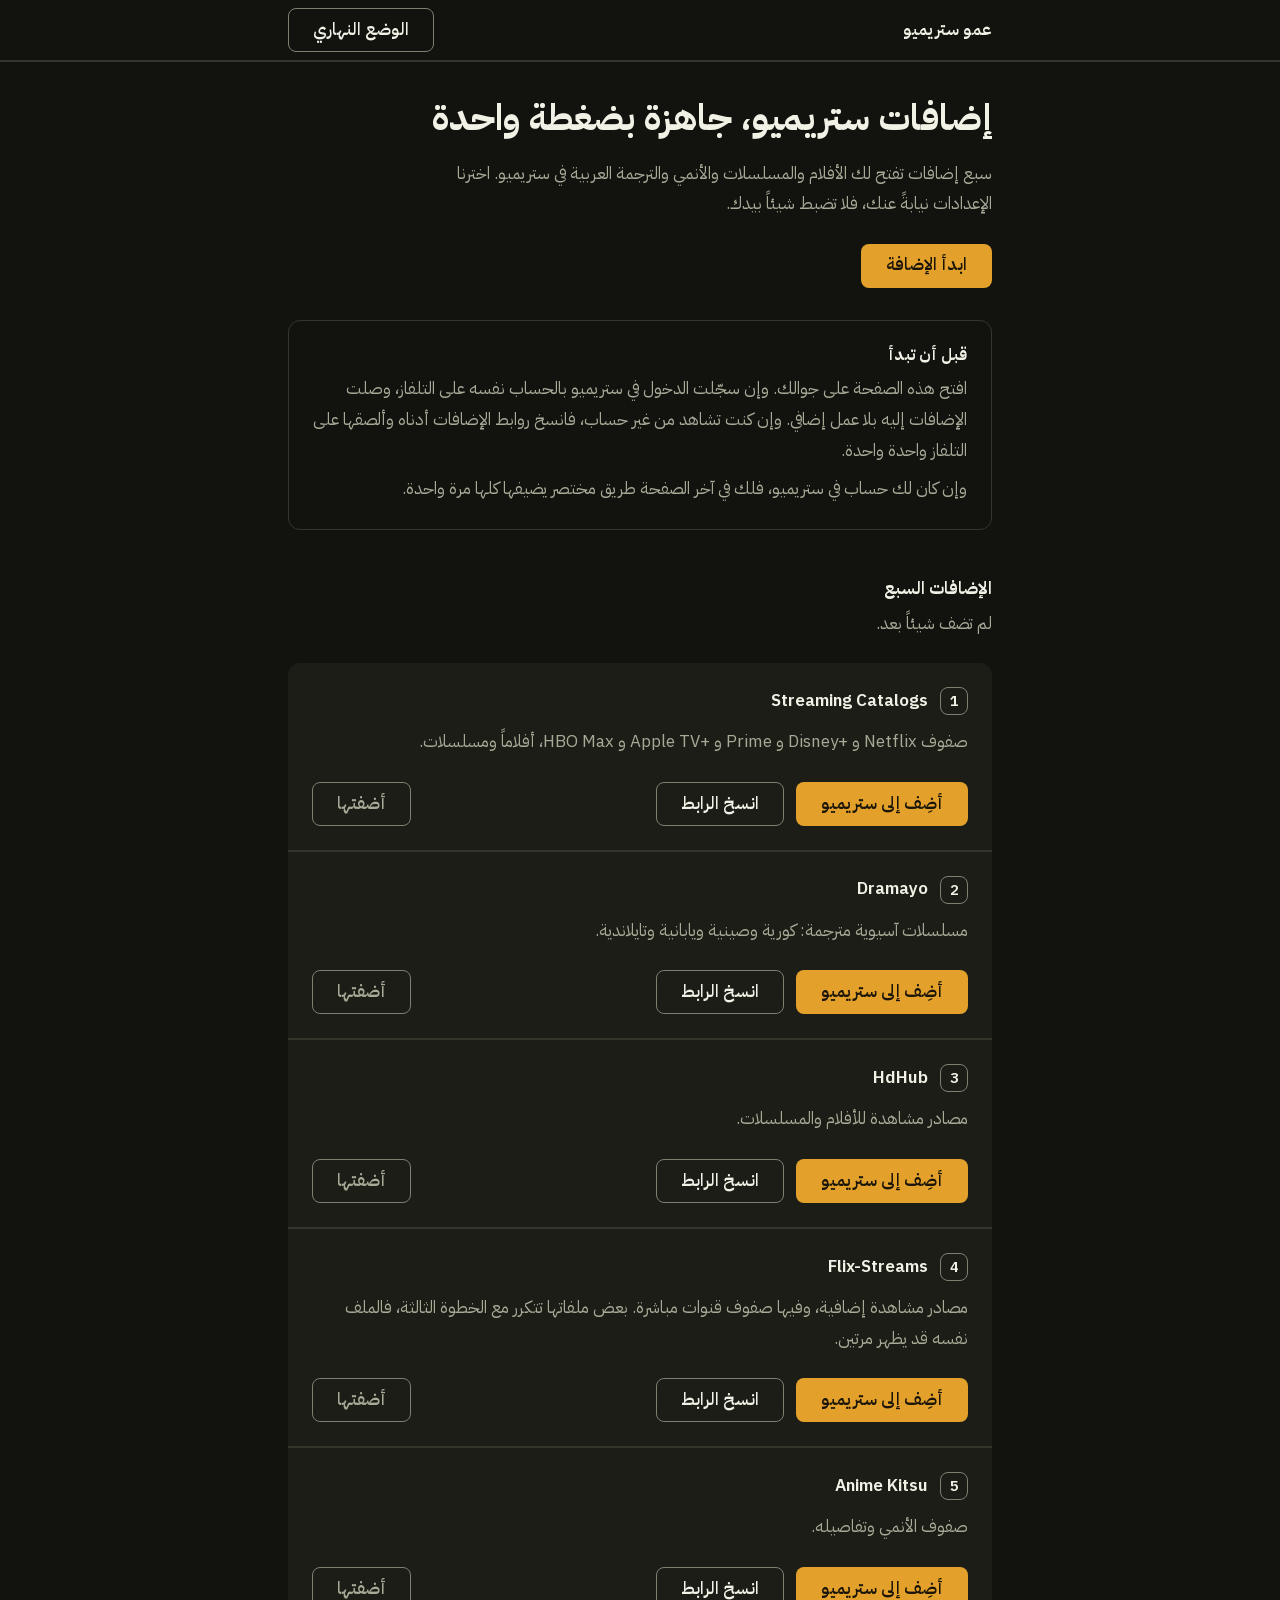
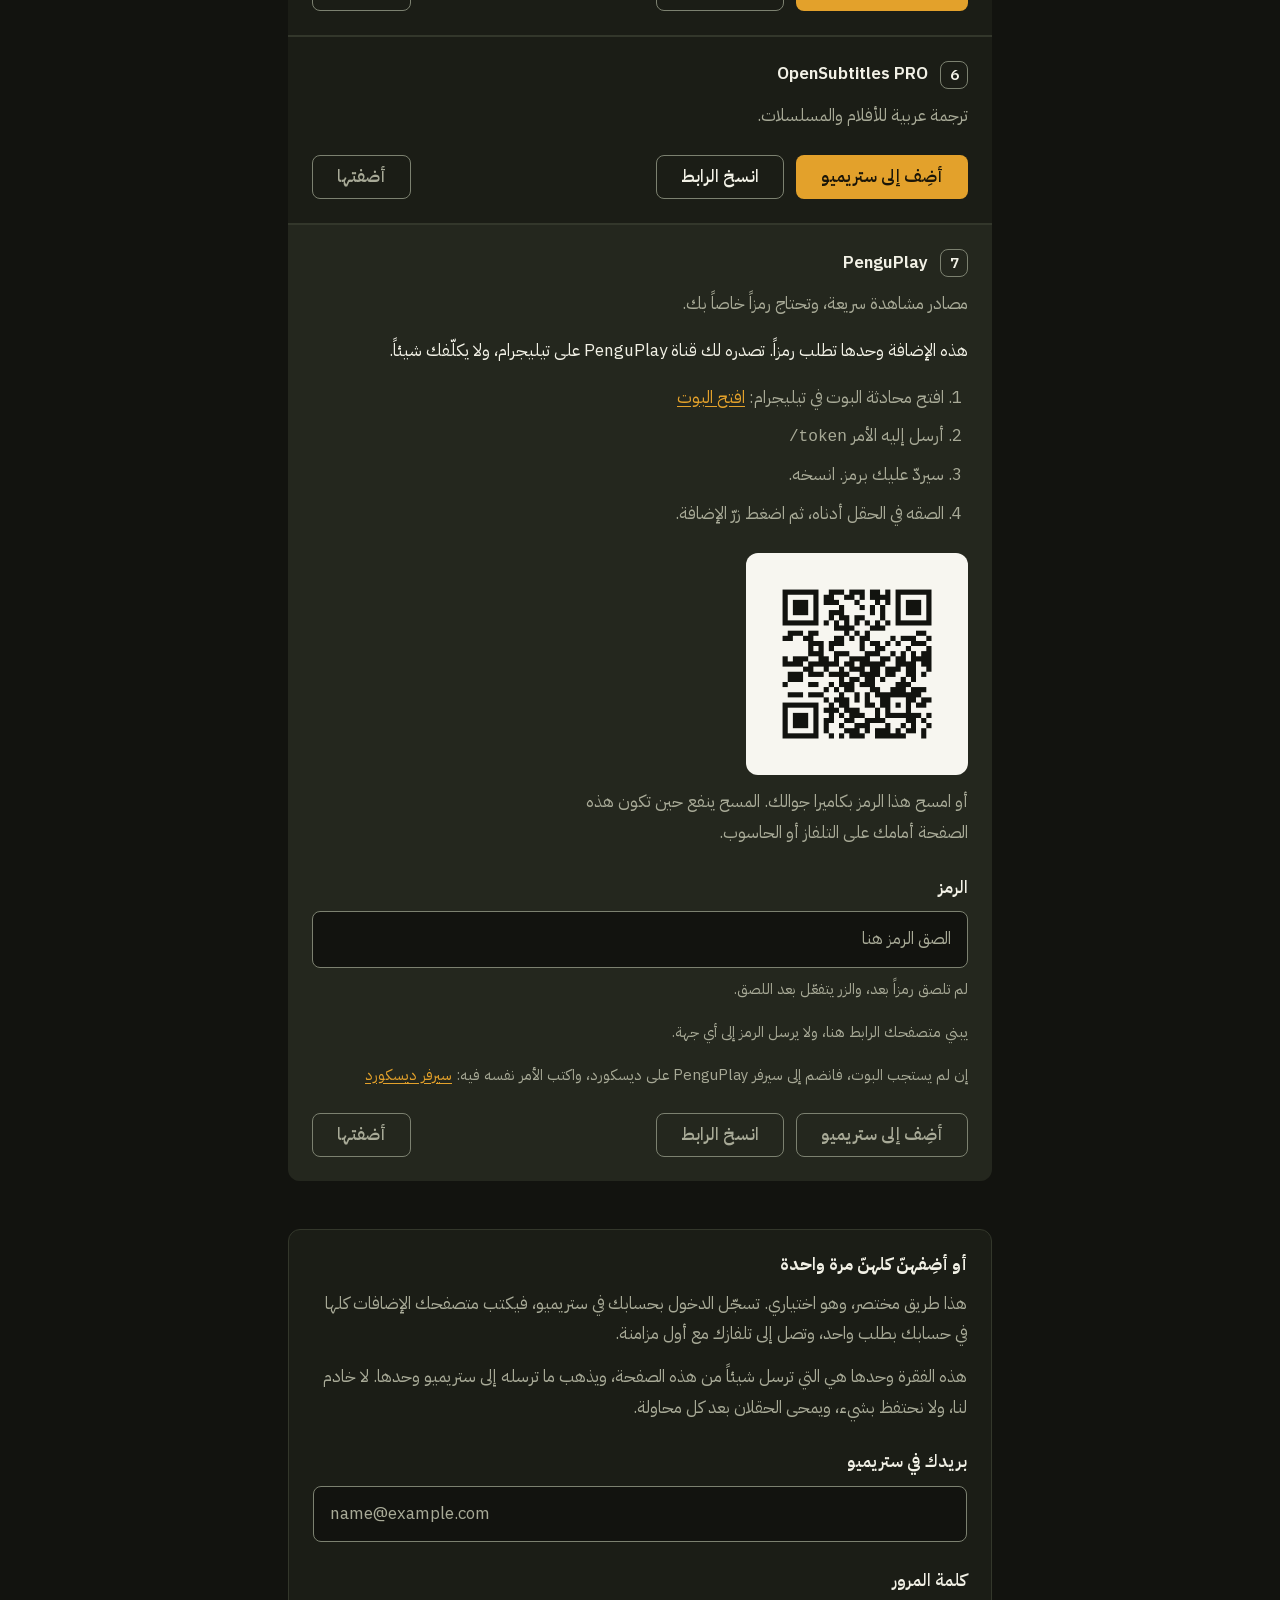
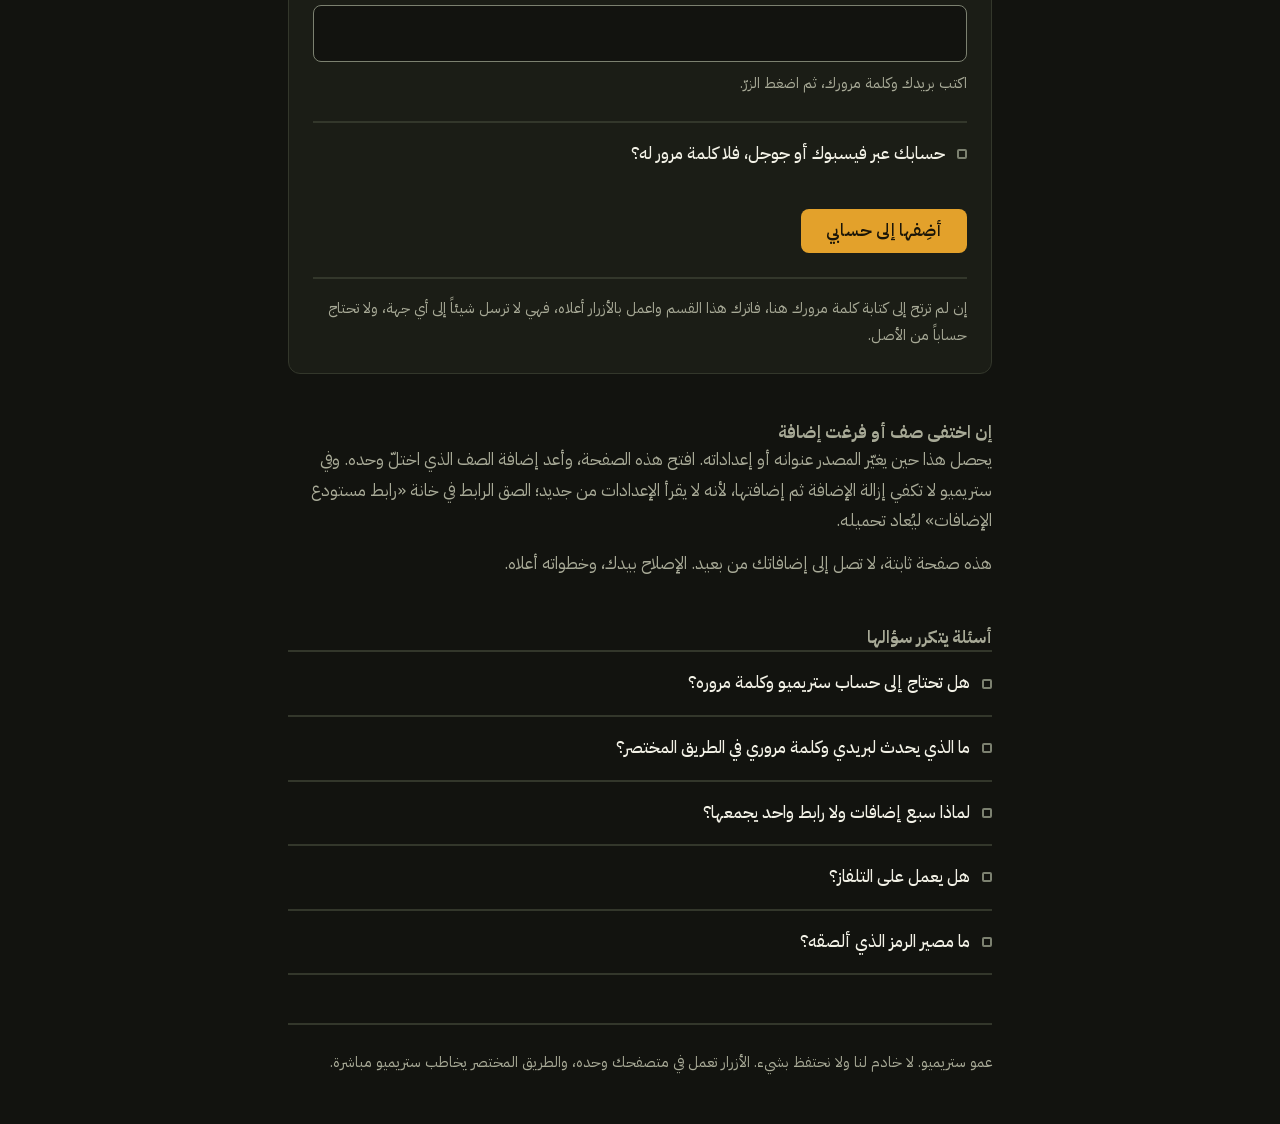
==== web/index.html @ 69393671 "Add an optional bulk install through the Stremio account The page could only add addons one at a tim" ====
<!DOCTYPE html>
<html lang="ar" dir="rtl" data-theme="dark">
<head>
<meta charset="utf-8">
<meta name="viewport" content="width=device-width, initial-scale=1">
<title>عمو ستريميو · إضافات ستريميو جاهزة بضغطة واحدة</title>
<meta name="description" content="سبع إضافات لستريميو بإعدادات مختارة سلفاً: أفلام ومسلسلات وأنمي وترجمة عربية. تُضاف بضغطة واحدة، أو كلها مرة واحدة إن كان لك حساب. بلا خادم.">
<meta name="color-scheme" content="dark light">
<meta name="theme-color" content="#12130F">
<link rel="icon" href="data:image/svg+xml,%3Csvg xmlns='http://www.w3.org/2000/svg' viewBox='0 0 32 32'%3E%3Crect width='32' height='32' rx='8' fill='%2312130F'/%3E%3Crect x='7' y='15' width='18' height='2' fill='%23E3A12B'/%3E%3C/svg%3E">
<link rel="preload" href="assets/fonts/plex-arabic-400.woff2" as="font" type="font/woff2" crossorigin>
<link rel="stylesheet" href="assets/fonts/plex.css">
<link rel="stylesheet" href="app.css">
<script>
/* Applied before first paint so a reader who chose the light theme never sees a dark flash. */
try {
  if (JSON.parse(localStorage.getItem("ammo.theme")) === "light") {
    document.documentElement.dataset.theme = "light";
  }
} catch (error) {}
</script>
<script src="app.js" defer></script>
</head>
<body>

<header class="masthead">
  <div class="masthead-inner">
    <span class="wordmark">عمو ستريميو</span>
    <button class="btn btn-quiet" id="theme" type="button" aria-pressed="false">الوضع النهاري</button>
  </div>
  <div class="track" role="presentation">
    <span class="track-fill" id="track-fill"></span>
  </div>
</header>

<main>

  <section class="hero">
    <h1>إضافات ستريميو، جاهزة بضغطة واحدة</h1>
    <p>
      سبع إضافات تفتح لك الأفلام والمسلسلات والأنمي والترجمة العربية في ستريميو. اخترنا الإعدادات
      نيابةً عنك، فلا تضبط شيئاً بيدك.
    </p>
    <button class="btn btn-primary" id="start" type="button">ابدأ الإضافة</button>
  </section>

  <section class="before">
    <h2>قبل أن تبدأ</h2>
    <p>
      افتح هذه الصفحة على جوالك. وإن سجّلت الدخول في ستريميو بالحساب نفسه على التلفاز، وصلت
      الإضافات إليه بلا عمل إضافي. وإن كنت تشاهد من غير حساب، فانسخ روابط الإضافات أدناه
      وألصقها على التلفاز واحدة واحدة.
    </p>
    <p>
      وإن كان لك حساب في ستريميو، فلك في آخر الصفحة طريق مختصر يضيفها كلها مرة واحدة.
    </p>
  </section>

  <section>
    <h2 class="section-head" id="steps-heading" tabindex="-1">الإضافات السبع</h2>
    <p class="progress" id="progress" aria-live="polite">لم تضف شيئاً بعد.</p>
    <ol class="steps" id="steps"></ol>
    <noscript>
      <p>
        الصفحة تبني روابط الإضافة في متصفحك، فتحتاج إلى جافاسكربت. ويمكنك في كل حال لصق هذه
        الروابط في خانة «رابط مستودع الإضافات» داخل ستريميو:
      </p>
      <p dir="ltr">
        https://7a82163c306e-stremio-netflix-catalog-addon.baby-beamup.club/manifest.json<br>
        https://anime-kitsu.strem.fun/manifest.json
      </p>
      <p>أما <bdi dir="ltr">PenguPlay</bdi> فيحتاج رمزاً، ولا يعمل من دون جافاسكربت.</p>
    </noscript>
  </section>

  <section class="bulk" id="bulk">
    <h2 class="section-head" id="bulk-heading" tabindex="-1">أو أضِفهنّ كلهنّ مرة واحدة</h2>
    <p>
      هذا طريق مختصر، وهو اختياري. تسجّل الدخول بحسابك في ستريميو، فيكتب متصفحك الإضافات كلها في
      حسابك بطلب واحد، وتصل إلى تلفازك مع أول مزامنة.
    </p>
    <p class="bulk-warn">
      هذه الفقرة وحدها هي التي ترسل شيئاً من هذه الصفحة، ويذهب ما ترسله إلى ستريميو وحدها. لا خادم
      لنا، ولا نحتفظ بشيء، ويمحى الحقلان بعد كل محاولة.
    </p>

    <form class="bulk-form" id="bulk-form" novalidate>
      <div class="field">
        <label for="bulk-email">بريدك في ستريميو</label>
        <input id="bulk-email" name="email" type="email" dir="ltr" inputmode="email"
               autocomplete="email" autocapitalize="off" spellcheck="false"
               placeholder="name@example.com">
      </div>
      <div class="field">
        <label for="bulk-password">كلمة المرور</label>
        <input id="bulk-password" name="password" type="password" dir="ltr"
               autocomplete="off" spellcheck="false">
      </div>
      <p class="hint" data-bulk-hint>اكتب بريدك وكلمة مرورك، ثم اضغط الزرّ.</p>

      <details class="bulk-alt">
        <summary>حسابك عبر فيسبوك أو جوجل، فلا كلمة مرور له؟</summary>
        <p>
          هذان الحسابان لا يدخلان بكلمة مرور. افتح ستريميو، وابحث في إعدادات حسابك عن مفتاح الدخول
          (Auth Key)، وانسخه والصقه هنا، لنستعمله بدل البريد وكلمة المرور.
        </p>
        <div class="field">
          <label for="bulk-key">مفتاح الدخول</label>
          <input id="bulk-key" name="authKey" type="password" dir="ltr"
                 autocomplete="off" spellcheck="false" placeholder="الصق المفتاح هنا">
        </div>
      </details>

      <div class="bulk-actions">
        <button class="btn btn-primary" type="submit" id="bulk-run">أضِفها إلى حسابي</button>
      </div>
    </form>

    <p class="bulk-status" id="bulk-status" role="status" aria-live="polite"></p>
    <ul class="bulk-result" id="bulk-result" hidden></ul>

    <p class="privacy">
      إن لم ترتح إلى كتابة كلمة مرورك هنا، فاترك هذا القسم واعمل بالأزرار أعلاه، فهي لا ترسل شيئاً
      إلى أي جهة، ولا تحتاج حساباً من الأصل.
    </p>
  </section>

  <section class="recovery">
    <h2 class="section-head">إن اختفى صف أو فرغت إضافة</h2>
    <p>
      يحصل هذا حين يغيّر المصدر عنوانه أو إعداداته. افتح هذه الصفحة، وأعد إضافة الصف الذي اختلّ
      وحده. وفي ستريميو لا تكفي إزالة الإضافة ثم إضافتها، لأنه لا يقرأ الإعدادات من جديد؛ الصق
      الرابط في خانة «رابط مستودع الإضافات» ليُعاد تحميله.
    </p>
    <p>هذه صفحة ثابتة، لا تصل إلى إضافاتك من بعيد. الإصلاح بيدك، وخطواته أعلاه.</p>
  </section>

  <section class="faq">
    <h2 class="section-head">أسئلة يتكرر سؤالها</h2>

    <details>
      <summary>هل تحتاج إلى حساب ستريميو وكلمة مروره؟</summary>
      <p class="answer">
        في الأزرار أعلاه لا. تُضاف الإضافات من جهازك مباشرة، فلا نطلبك حساباً ولا كلمة مرور. وإن
        استعملت الطريق المختصر فأنت من يسجّل الدخول، ولا يمرّ شيء من عندنا لأن الصفحة بلا خادم.
      </p>
    </details>

    <details>
      <summary>ما الذي يحدث لبريدي وكلمة مروري في الطريق المختصر؟</summary>
      <p class="answer">
        يقرأهما متصفحك، ويرسلهما في طلب واحد إلى <bdi dir="ltr">api.strem.io</bdi>، وهو خادم
        ستريميو نفسه. لا يمرّان على خادم لنا، فلا خادم لنا أصلاً، ولا نحفظهما في جهازك، ويمحى
        الحقلان بعد كل محاولة.
      </p>
    </details>

    <details>
      <summary>لماذا سبع إضافات ولا رابط واحد يجمعها؟</summary>
      <p class="answer">
        لأن رابطاً واحداً يجمعها يحتاج خادماً يعمل على مدار الساعة، ولا نريد أن نقف بينك وبين
        المصادر، فبقيت سبعاً. وإن أردت جمعها كلها، فذلك ممكن بلا خادم: تسجّل الدخول في القسم
        السابق مرة واحدة.
      </p>
    </details>

    <details>
      <summary>هل يعمل على التلفاز؟</summary>
      <p class="answer">
        نعم. وإن سجّلت الدخول بالحساب نفسه في الجوال والتلفاز، أضفت الإضافات مرة واحدة على الجوال
        فوصلت إليه. وإن لم تسجّل، نسختَ كل رابط وألصقته على التلفاز.
      </p>
    </details>

    <details>
      <summary>ما مصير الرمز الذي ألصقه؟</summary>
      <p class="answer">يدخل في الرابط الذي تضيفه إلى ستريميو، ويبقى في جهازك.</p>
    </details>
  </section>

  <footer>
    <p>
      عمو ستريميو. لا خادم لنا ولا نحتفظ بشيء. الأزرار تعمل في متصفحك وحده، والطريق المختصر
      يخاطب ستريميو مباشرة.
    </p>
  </footer>

</main>

</body>
</html>
---- web/assets/fonts/plex.css ----
/* Generated by tools/make-fonts.py. Edit the tool, not this file. */

@font-face {
  font-family: 'IBM Plex Sans Arabic';
  font-style: normal;
  font-weight: 400;
  font-display: swap;
  src: url('plex-arabic-400.woff2') format('woff2');
}

@font-face {
  font-family: 'IBM Plex Sans Arabic';
  font-style: normal;
  font-weight: 500;
  font-display: swap;
  src: url('plex-arabic-500.woff2') format('woff2');
}

@font-face {
  font-family: 'IBM Plex Sans Arabic';
  font-style: normal;
  font-weight: 600;
  font-display: swap;
  src: url('plex-arabic-600.woff2') format('woff2');
}

@font-face {
  font-family: 'IBM Plex Sans Arabic';
  font-style: normal;
  font-weight: 700;
  font-display: swap;
  src: url('plex-arabic-700.woff2') format('woff2');
}
---- web/app.css ----
/*
  عمو ستريميو. Tokens are ported from docs/DESIGN.md section 6, and any pair not
  listed there under "Verified pairs" has to be measured before it is used.

  The single repeated gesture is the 2px line: it cuts the steps apart and doubles as
  the progress track under the masthead, with the accent marking how far along the
  reader is.
*/

:root {
  --bg: #12130f;
  --surface: #1b1d16;
  --surface-2: #24271e;
  --text: #f2f1e6;
  --muted: #a8aa97;
  --line: #33372b;
  --line-control: #7c8170;
  --accent: #e3a12b;
  --accent-ink: #1a1508;
  --accent-readable: var(--accent);
  --field-bg: var(--bg);

  --r-control: 8px;
  --r-card: 12px;

  --s1: 4px;
  --s2: 8px;
  --s3: 12px;
  --s4: 16px;
  --s5: 24px;
  --s6: 32px;
  --s7: 48px;

  --measure: 44rem;
  --gutter: var(--s4);
  --bar: 62px;

  --font: "IBM Plex Sans Arabic", system-ui, "Segoe UI", Tahoma, sans-serif;

  color-scheme: dark;
}

[data-theme="light"] {
  --bg: #f7f6f0;
  --surface: #ffffff;
  --surface-2: #efede3;
  --text: #17190f;
  --muted: #5a5d4c;
  --line: #ccc9b6;
  --accent-readable: #8a5a00;
  --field-bg: var(--bg);

  color-scheme: light;
}

*,
*::before,
*::after {
  box-sizing: border-box;
}

html {
  scroll-behavior: smooth;
}

body {
  margin: 0;
  background: var(--bg);
  color: var(--text);
  font-family: var(--font);
  font-size: clamp(1rem, 0.95rem + 0.3vw, 1.0625rem);
  line-height: 1.8;
  -webkit-text-size-adjust: 100%;
}

h1,
h2,
h3 {
  margin: 0;
  line-height: 1.35;
  font-weight: 700;
}

p {
  margin: 0;
}

a {
  color: var(--accent-readable);
  text-underline-offset: 3px;
}

:focus-visible {
  outline: 2px solid var(--accent-readable);
  outline-offset: 2px;
  border-radius: var(--s1);
}

code {
  font-family: ui-monospace, "Cascadia Mono", Menlo, monospace;
  font-size: 0.95em;
}

.visually-hidden {
  position: absolute;
  width: 1px;
  height: 1px;
  margin: -1px;
  padding: 0;
  overflow: hidden;
  clip-path: inset(50%);
  white-space: nowrap;
}

/* Masthead and progress track ------------------------------------------- */

.masthead {
  position: sticky;
  inset-block-start: 0;
  z-index: 2;
  background: var(--bg);
}

.masthead-inner {
  display: flex;
  align-items: center;
  justify-content: space-between;
  gap: var(--s4);
  width: min(100% - 2 * var(--gutter), var(--measure));
  margin-inline: auto;
  padding-block: var(--s2);
}

.wordmark {
  font-weight: 600;
  font-size: 1.0625rem;
  letter-spacing: 0;
}

.track {
  height: 2px;
  background: var(--line);
}

.track-fill {
  display: block;
  height: 100%;
  width: 0;
  background: var(--accent);
  transition: width 220ms ease;
}

/* Page ---------------------------------------------------------------- */

main {
  width: min(100% - 2 * var(--gutter), var(--measure));
  margin-inline: auto;
  padding-block: var(--s6) var(--s7);
}

section {
  scroll-margin-block-start: calc(var(--bar) + var(--s5));
}

section + section {
  margin-block-start: var(--s7);
}

.hero h1 {
  font-size: clamp(1.5rem, 1.1rem + 3vw, 2.25rem);
  text-wrap: balance;
}

.hero p {
  margin-block-start: var(--s4);
  color: var(--muted);
  max-inline-size: 34rem;
}

.hero .btn {
  margin-block-start: var(--s5);
}

.before {
  margin-block-start: var(--s6);
  padding: var(--s5);
  border: 1px solid var(--line);
  border-radius: var(--r-card);
  color: var(--muted);
}

.before h2 {
  font-size: 1rem;
  color: var(--text);
}

.before p {
  margin-block-start: var(--s2);
}

.section-head {
  font-size: 1.0625rem;
  text-transform: none;
}

.progress {
  margin-block-start: var(--s2);
  color: var(--muted);
  font-variant-numeric: tabular-nums;
}

/* Steps --------------------------------------------------------------- */

ol.steps {
  margin: var(--s5) 0 0;
  padding: 0;
  list-style: none;
  background: var(--surface);
  border-radius: var(--r-card);
  overflow: hidden;
}

.step {
  padding: var(--s5);
}

.step + .step {
  border-block-start: 2px solid var(--line);
}

.step-head {
  display: flex;
  align-items: center;
  gap: var(--s3);
}

.step-num {
  flex: none;
  display: grid;
  place-items: center;
  inline-size: 28px;
  block-size: 28px;
  border: 1px solid var(--line-control);
  border-radius: var(--r-control);
  font-weight: 600;
  font-size: 0.9375rem;
  font-variant-numeric: tabular-nums;
}

.step.is-done .step-num {
  background: var(--accent);
  border-color: var(--accent);
  color: var(--accent-ink);
}

.step-name {
  font-size: 1.0625rem;
  font-weight: 600;
}

.step-gives {
  margin-block-start: var(--s3);
  color: var(--muted);
}

.step-actions {
  display: flex;
  flex-wrap: wrap;
  gap: var(--s3);
  margin-block-start: var(--s5);
}

/* The token step breaks the rhythm on purpose: it is the only card that asks
   the reader for anything. */
.step.is-token {
  background: var(--surface-2);
}

.step-fallback:not(:empty) {
  margin-block-start: var(--s4);
}

.pending {
  color: var(--muted);
}

.copy-target {
  inline-size: 100%;
  margin-block-start: var(--s3);
  padding: var(--s3);
  background: var(--field-bg);
  border: 1px solid var(--line-control);
  border-radius: var(--r-control);
  color: var(--text);
  font: inherit;
  font-size: 0.9375rem;
}

/* Controls ------------------------------------------------------------ */

.btn {
  display: inline-flex;
  align-items: center;
  justify-content: center;
  min-block-size: 44px;
  padding-inline: var(--s5);
  border-radius: var(--r-control);
  border: 1px solid transparent;
  background: transparent;
  color: inherit;
  font: inherit;
  font-weight: 600;
  text-decoration: none;
  cursor: pointer;
}

.btn-primary {
  background: var(--accent);
  color: var(--accent-ink);
}

.btn-quiet {
  border-color: var(--line-control);
}

.btn-mark {
  border-color: var(--line-control);
  color: var(--muted);
  margin-inline-start: auto;
}

.btn-mark[aria-pressed="true"] {
  border-color: var(--accent-readable);
  color: var(--accent-readable);
}

.btn.is-disabled,
.btn:disabled {
  border-color: var(--line-control);
  color: var(--muted);
  cursor: not-allowed;
}

.btn-primary.is-disabled {
  background: transparent;
  color: var(--muted);
}

/* Token step ---------------------------------------------------------- */

.token-intro {
  margin-block-start: var(--s4);
}

ol.mini {
  margin: var(--s4) 0 0;
  padding-inline-start: var(--s5);
  color: var(--muted);
}

ol.mini li + li {
  margin-block-start: var(--s2);
}

.qr {
  margin: var(--s5) 0 0;
  inline-size: fit-content;
}

.qr img {
  display: block;
  inline-size: 222px;
  block-size: auto;
  background: #f7f6f0;
  padding: var(--s4);
  border-radius: var(--r-card);
}

.qr figcaption {
  margin-block-start: var(--s3);
  color: var(--muted);
  max-inline-size: 26rem;
}

.field {
  margin-block-start: var(--s5);
}

.field label {
  display: block;
  font-weight: 600;
}

.field input {
  inline-size: 100%;
  margin-block-start: var(--s2);
  padding: var(--s3) var(--s4);
  background: var(--field-bg);
  border: 1px solid var(--line-control);
  border-radius: var(--r-control);
  color: var(--text);
  font: inherit;
}

.field input::placeholder {
  color: var(--muted);
  opacity: 1;
}

.hint {
  margin-block-start: var(--s2);
  color: var(--muted);
  font-size: 0.9375rem;
}

.hint.is-warning {
  color: var(--text);
}

.privacy,
.fallback-line {
  margin-block-start: var(--s4);
  color: var(--muted);
  font-size: 0.9375rem;
}

/* Bulk path ------------------------------------------------------------ */

/*
  The one card that asks for credentials, so it wears the same raised surface as the
  token step, and it does not look like a system dialog.
*/
.bulk {
  padding: var(--s5);
  background: var(--surface);
  border: 1px solid var(--line);
  border-radius: var(--r-card);
}

.bulk .section-head {
  margin-block-end: var(--s3);
}

.bulk > p {
  color: var(--muted);
}

.bulk > p + p {
  margin-block-start: var(--s3);
}

.bulk-warn {
  color: var(--text);
}

.bulk-form {
  margin-block-start: var(--s5);
}

.bulk-form .field:first-of-type {
  margin-block-start: 0;
}

.bulk-alt {
  margin-block-start: var(--s5);
  border-block-start: 2px solid var(--line);
}

.bulk-alt summary {
  display: flex;
  align-items: center;
  gap: var(--s3);
  padding-block: var(--s4);
  cursor: pointer;
  font-weight: 500;
}

.bulk-alt summary::-webkit-details-marker {
  display: none;
}

.bulk-alt summary::before {
  content: "";
  flex: none;
  inline-size: 10px;
  block-size: 10px;
  border: 2px solid var(--line-control);
  border-radius: 2px;
}

.bulk-alt[open] summary::before {
  background: var(--accent);
  border-color: var(--accent);
}

.bulk-alt p {
  color: var(--muted);
  font-size: 0.9375rem;
}

.bulk-alt .field {
  margin-block-start: var(--s4);
}

.bulk-actions {
  margin-block-start: var(--s5);
}

.bulk-status {
  margin-block-start: var(--s5);
  color: var(--text);
}

.bulk-status:empty {
  margin-block-start: 0;
}

.bulk-result {
  margin: var(--s3) 0 0;
  padding-inline-start: var(--s5);
  color: var(--muted);
  font-size: 0.9375rem;
}

.bulk-result li + li {
  margin-block-start: var(--s2);
}

.bulk .privacy {
  margin-block-start: var(--s5);
  padding-block-start: var(--s4);
  border-block-start: 2px solid var(--line);
}

/* Recovery and FAQ ---------------------------------------------------- */

.recovery p + p {
  margin-block-start: var(--s3);
}

.recovery,
.faq {
  color: var(--muted);
}

.faq details {
  border-block-start: 2px solid var(--line);
}

.faq details:last-child {
  border-block-end: 2px solid var(--line);
}

.faq summary {
  display: flex;
  align-items: center;
  gap: var(--s3);
  padding-block: var(--s4);
  cursor: pointer;
  color: var(--text);
  font-weight: 500;
}

.faq summary::before {
  content: "";
  flex: none;
  inline-size: 10px;
  block-size: 10px;
  border: 2px solid var(--line-control);
  border-radius: 2px;
}

.faq details[open] summary::before {
  background: var(--accent);
  border-color: var(--accent);
}

.faq summary::-webkit-details-marker {
  display: none;
}

.faq .answer {
  padding-block-end: var(--s4);
}

footer {
  margin-block-start: var(--s7);
  padding-block-start: var(--s5);
  border-block-start: 2px solid var(--line);
  color: var(--muted);
  font-size: 0.9375rem;
}

@media (prefers-reduced-motion: reduce) {
  html {
    scroll-behavior: auto;
  }

  .track-fill {
    transition: none;
  }
}

@media (max-width: 30rem) {
  :root {
    --gutter: var(--s3);
    --s5: 16px;
    --s7: 32px;
  }

  .step-actions .btn,
  .bulk-actions .btn {
    inline-size: 100%;
  }

  .btn-mark {
    margin-inline-start: 0;
  }
}
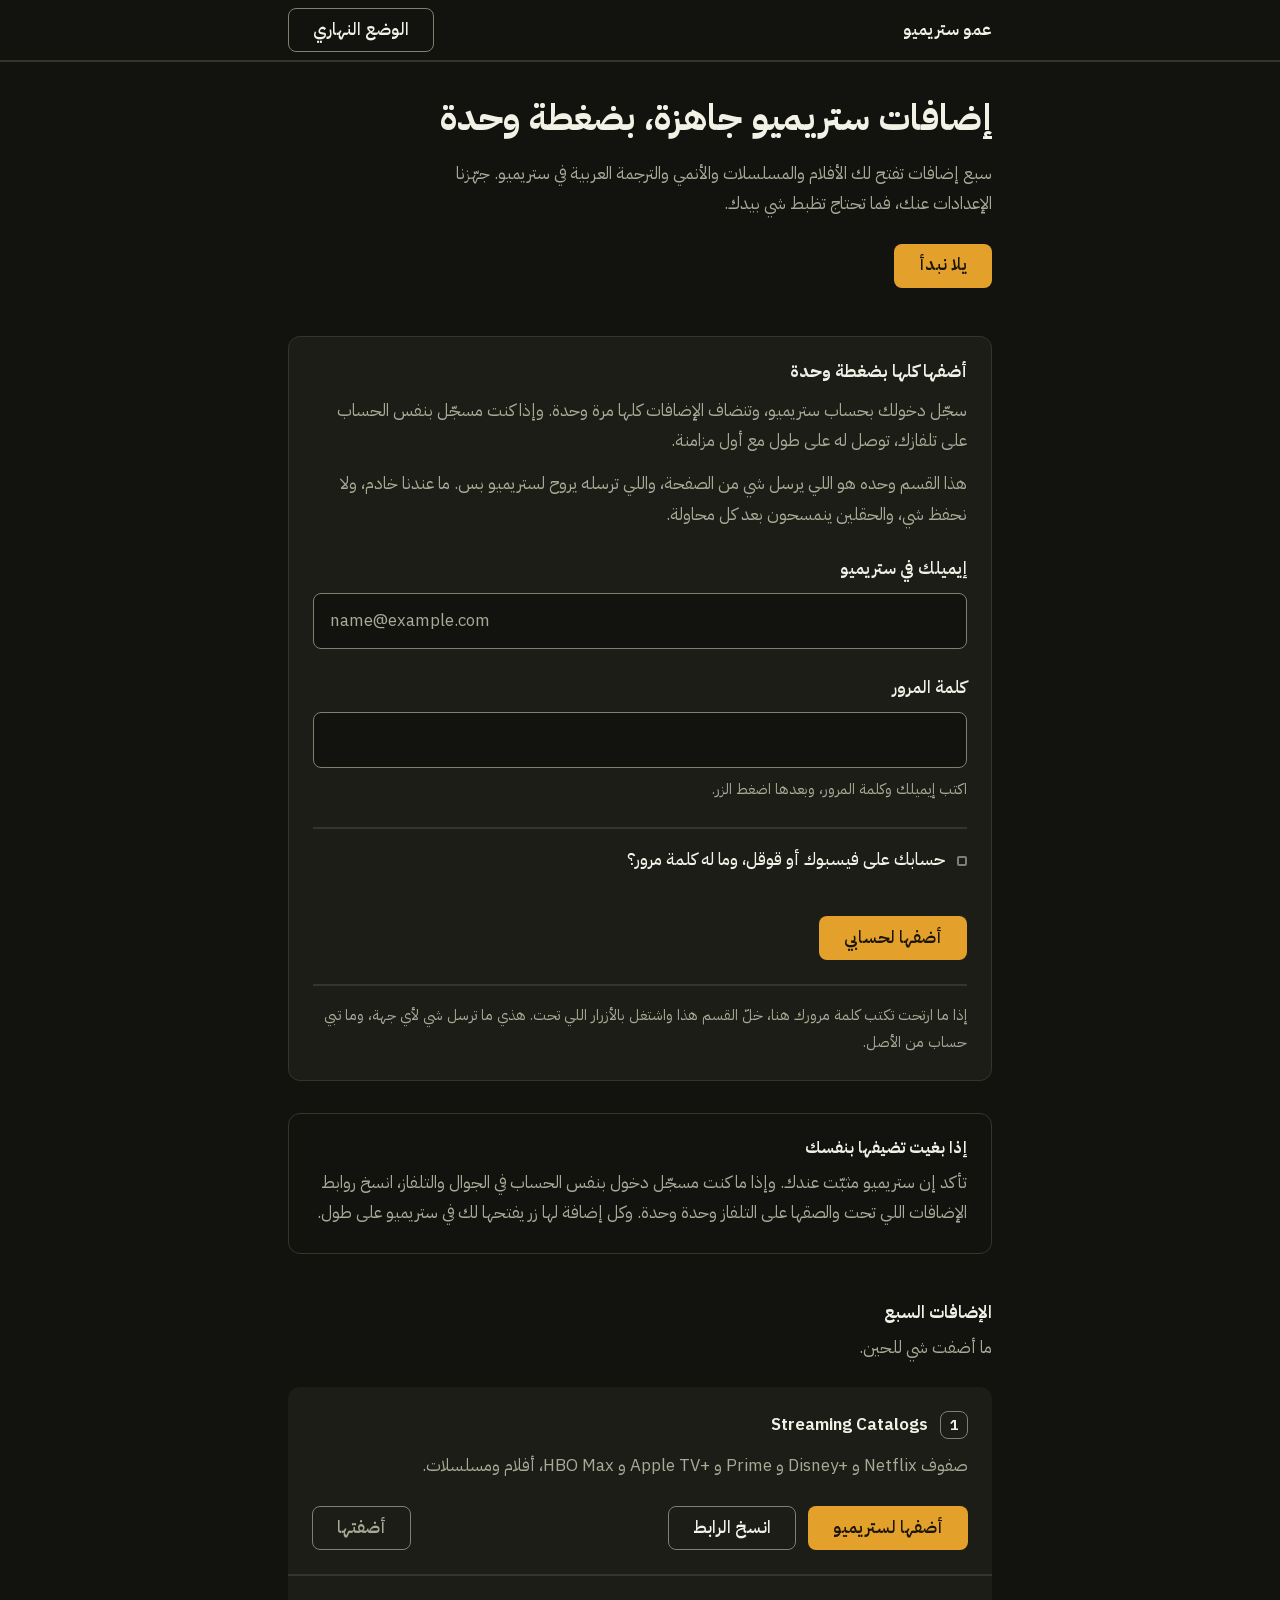
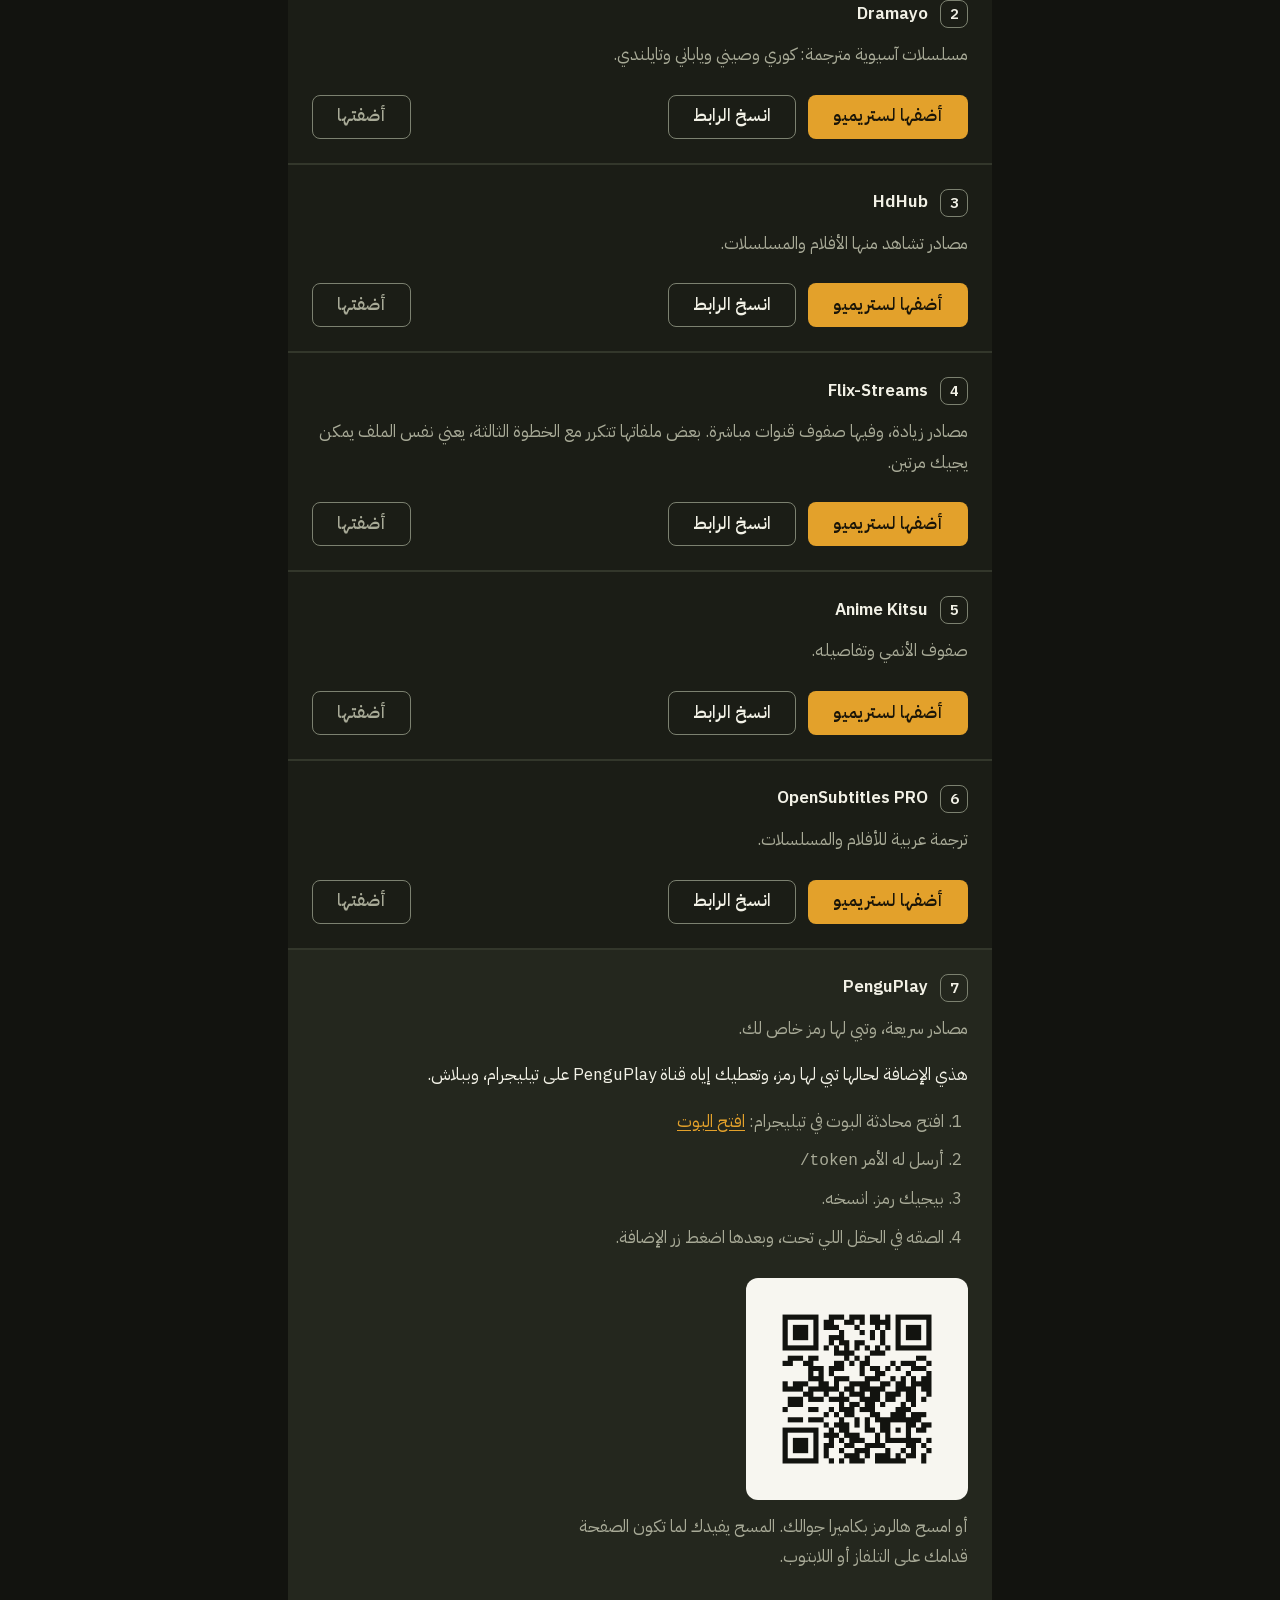
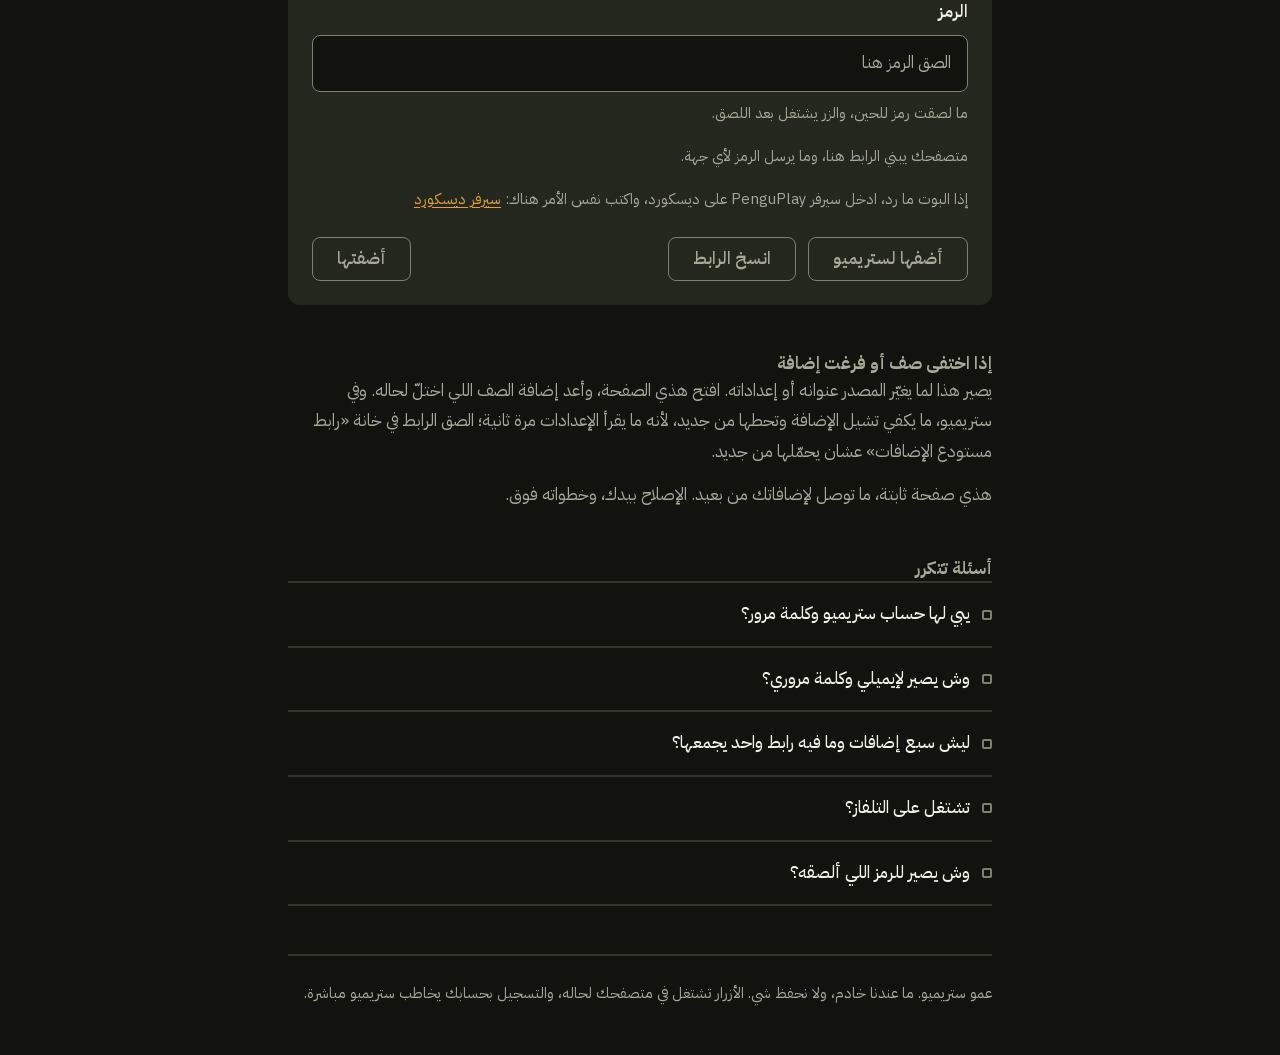
==== commit 501f2bc2: "Ship the copy in Saudi dialect and lead with the sign-in path The owner asked for the site written i" ====
--- a/web/index.html
+++ b/web/index.html
@@ -3,8 +3,8 @@
 <head>
 <meta charset="utf-8">
 <meta name="viewport" content="width=device-width, initial-scale=1">
-<title>عمو ستريميو · إضافات ستريميو جاهزة بضغطة واحدة</title>
-<meta name="description" content="سبع إضافات لستريميو بإعدادات مختارة سلفاً: أفلام ومسلسلات وأنمي وترجمة عربية. تُضاف بضغطة واحدة، أو كلها مرة واحدة إن كان لك حساب. بلا خادم.">
+<title>عمو ستريميو · إضافات ستريميو جاهزة بضغطة وحدة</title>
+<meta name="description" content="سبع إضافات لستريميو بإعدادات جاهزة من عندنا: أفلام ومسلسلات وأنمي وترجمة عربية. سجّل دخولك وتنضاف كلها بضغطة وحدة، أو ضيفها وحدة وحدة بدون حساب.">
 <meta name="color-scheme" content="dark light">
 <meta name="theme-color" content="#12130F">
 <link rel="icon" href="data:image/svg+xml,%3Csvg xmlns='http://www.w3.org/2000/svg' viewBox='0 0 32 32'%3E%3Crect width='32' height='32' rx='8' fill='%2312130F'/%3E%3Crect x='7' y='15' width='18' height='2' fill='%23E3A12B'/%3E%3C/svg%3E">
@@ -36,57 +36,28 @@
 <main>
 
   <section class="hero">
-    <h1>إضافات ستريميو، جاهزة بضغطة واحدة</h1>
+    <h1>إضافات ستريميو جاهزة، بضغطة وحدة</h1>
     <p>
-      سبع إضافات تفتح لك الأفلام والمسلسلات والأنمي والترجمة العربية في ستريميو. اخترنا الإعدادات
-      نيابةً عنك، فلا تضبط شيئاً بيدك.
+      سبع إضافات تفتح لك الأفلام والمسلسلات والأنمي والترجمة العربية في ستريميو. جهّزنا الإعدادات
+      عنك، فما تحتاج تظبط شي بيدك.
     </p>
-    <button class="btn btn-primary" id="start" type="button">ابدأ الإضافة</button>
-  </section>
-
-  <section class="before">
-    <h2>قبل أن تبدأ</h2>
-    <p>
-      افتح هذه الصفحة على جوالك. وإن سجّلت الدخول في ستريميو بالحساب نفسه على التلفاز، وصلت
-      الإضافات إليه بلا عمل إضافي. وإن كنت تشاهد من غير حساب، فانسخ روابط الإضافات أدناه
-      وألصقها على التلفاز واحدة واحدة.
-    </p>
-    <p>
-      وإن كان لك حساب في ستريميو، فلك في آخر الصفحة طريق مختصر يضيفها كلها مرة واحدة.
-    </p>
-  </section>
-
-  <section>
-    <h2 class="section-head" id="steps-heading" tabindex="-1">الإضافات السبع</h2>
-    <p class="progress" id="progress" aria-live="polite">لم تضف شيئاً بعد.</p>
-    <ol class="steps" id="steps"></ol>
-    <noscript>
-      <p>
-        الصفحة تبني روابط الإضافة في متصفحك، فتحتاج إلى جافاسكربت. ويمكنك في كل حال لصق هذه
-        الروابط في خانة «رابط مستودع الإضافات» داخل ستريميو:
-      </p>
-      <p dir="ltr">
-        https://7a82163c306e-stremio-netflix-catalog-addon.baby-beamup.club/manifest.json<br>
-        https://anime-kitsu.strem.fun/manifest.json
-      </p>
-      <p>أما <bdi dir="ltr">PenguPlay</bdi> فيحتاج رمزاً، ولا يعمل من دون جافاسكربت.</p>
-    </noscript>
+    <button class="btn btn-primary" id="start" type="button">يلا نبدأ</button>
   </section>
 
   <section class="bulk" id="bulk">
-    <h2 class="section-head" id="bulk-heading" tabindex="-1">أو أضِفهنّ كلهنّ مرة واحدة</h2>
+    <h2 class="section-head" id="bulk-heading" tabindex="-1">أضفها كلها بضغطة وحدة</h2>
     <p>
-      هذا طريق مختصر، وهو اختياري. تسجّل الدخول بحسابك في ستريميو، فيكتب متصفحك الإضافات كلها في
-      حسابك بطلب واحد، وتصل إلى تلفازك مع أول مزامنة.
+      سجّل دخولك بحساب ستريميو، وتنضاف الإضافات كلها مرة وحدة. وإذا كنت مسجّل بنفس الحساب على
+      تلفازك، توصل له على طول مع أول مزامنة.
     </p>
     <p class="bulk-warn">
-      هذه الفقرة وحدها هي التي ترسل شيئاً من هذه الصفحة، ويذهب ما ترسله إلى ستريميو وحدها. لا خادم
-      لنا، ولا نحتفظ بشيء، ويمحى الحقلان بعد كل محاولة.
+      هذا القسم وحده هو اللي يرسل شي من الصفحة، واللي ترسله يروح لستريميو بس. ما عندنا خادم، ولا
+      نحفظ شي، والحقلين ينمسحون بعد كل محاولة.
     </p>
 
     <form class="bulk-form" id="bulk-form" novalidate>
       <div class="field">
-        <label for="bulk-email">بريدك في ستريميو</label>
+        <label for="bulk-email">إيميلك في ستريميو</label>
         <input id="bulk-email" name="email" type="email" dir="ltr" inputmode="email"
                autocomplete="email" autocapitalize="off" spellcheck="false"
                placeholder="name@example.com">
@@ -96,13 +67,13 @@
         <input id="bulk-password" name="password" type="password" dir="ltr"
                autocomplete="off" spellcheck="false">
       </div>
-      <p class="hint" data-bulk-hint>اكتب بريدك وكلمة مرورك، ثم اضغط الزرّ.</p>
+      <p class="hint" data-bulk-hint>اكتب إيميلك وكلمة المرور، وبعدها اضغط الزر.</p>
 
       <details class="bulk-alt">
-        <summary>حسابك عبر فيسبوك أو جوجل، فلا كلمة مرور له؟</summary>
+        <summary>حسابك على فيسبوك أو قوقل، وما له كلمة مرور؟</summary>
         <p>
-          هذان الحسابان لا يدخلان بكلمة مرور. افتح ستريميو، وابحث في إعدادات حسابك عن مفتاح الدخول
-          (Auth Key)، وانسخه والصقه هنا، لنستعمله بدل البريد وكلمة المرور.
+          هالحسابين ما يدخلون بكلمة مرور. افتح ستريميو، ودوّر في إعدادات حسابك على مفتاح الدخول
+          (Auth Key)، وانسخه والصقه هنا، وبنستعمله بدل الإيميل وكلمة المرور.
         </p>
         <div class="field">
           <label for="bulk-key">مفتاح الدخول</label>
@@ -112,7 +83,7 @@
       </details>
 
       <div class="bulk-actions">
-        <button class="btn btn-primary" type="submit" id="bulk-run">أضِفها إلى حسابي</button>
+        <button class="btn btn-primary" type="submit" id="bulk-run">أضفها لحسابي</button>
       </div>
     </form>
 
@@ -120,67 +91,92 @@
     <ul class="bulk-result" id="bulk-result" hidden></ul>
 
     <p class="privacy">
-      إن لم ترتح إلى كتابة كلمة مرورك هنا، فاترك هذا القسم واعمل بالأزرار أعلاه، فهي لا ترسل شيئاً
-      إلى أي جهة، ولا تحتاج حساباً من الأصل.
+      إذا ما ارتحت تكتب كلمة مرورك هنا، خلّ القسم هذا واشتغل بالأزرار اللي تحت. هذي ما ترسل شي
+      لأي جهة، وما تبي حساب من الأصل.
     </p>
   </section>
 
+  <section class="before">
+    <h2>إذا بغيت تضيفها بنفسك</h2>
+    <p>
+      تأكد إن ستريميو مثبّت عندك. وإذا ما كنت مسجّل دخول بنفس الحساب في الجوال والتلفاز، انسخ روابط
+      الإضافات اللي تحت والصقها على التلفاز وحدة وحدة. وكل إضافة لها زر يفتحها لك في ستريميو على طول.
+    </p>
+  </section>
+
+  <section>
+    <h2 class="section-head" id="steps-heading" tabindex="-1">الإضافات السبع</h2>
+    <p class="progress" id="progress" aria-live="polite">ما أضفت شي للحين.</p>
+    <ol class="steps" id="steps"></ol>
+    <noscript>
+      <p>
+        الصفحة تبني روابط الإضافة في متصفحك، فتبي لها جافاسكربت. وعلى كل حال تقدر تلصق هالروابط في
+        خانة «رابط مستودع الإضافات» داخل ستريميو:
+      </p>
+      <p dir="ltr">
+        https://7a82163c306e-stremio-netflix-catalog-addon.baby-beamup.club/manifest.json<br>
+        https://anime-kitsu.strem.fun/manifest.json
+      </p>
+      <p>أما <bdi dir="ltr">PenguPlay</bdi> فيبي له رمز، وما يشتغل بدون جافاسكربت.</p>
+    </noscript>
+  </section>
+
   <section class="recovery">
-    <h2 class="section-head">إن اختفى صف أو فرغت إضافة</h2>
+    <h2 class="section-head">إذا اختفى صف أو فرغت إضافة</h2>
     <p>
-      يحصل هذا حين يغيّر المصدر عنوانه أو إعداداته. افتح هذه الصفحة، وأعد إضافة الصف الذي اختلّ
-      وحده. وفي ستريميو لا تكفي إزالة الإضافة ثم إضافتها، لأنه لا يقرأ الإعدادات من جديد؛ الصق
-      الرابط في خانة «رابط مستودع الإضافات» ليُعاد تحميله.
+      يصير هذا لما يغيّر المصدر عنوانه أو إعداداته. افتح هذي الصفحة، وأعد إضافة الصف اللي اختلّ
+      لحاله. وفي ستريميو، ما يكفي تشيل الإضافة وتحطها من جديد، لأنه ما يقرأ الإعدادات مرة ثانية؛
+      الصق الرابط في خانة «رابط مستودع الإضافات» عشان يحمّلها من جديد.
     </p>
-    <p>هذه صفحة ثابتة، لا تصل إلى إضافاتك من بعيد. الإصلاح بيدك، وخطواته أعلاه.</p>
+    <p>هذي صفحة ثابتة، ما توصل لإضافاتك من بعيد. الإصلاح بيدك، وخطواته فوق.</p>
   </section>
 
   <section class="faq">
-    <h2 class="section-head">أسئلة يتكرر سؤالها</h2>
+    <h2 class="section-head">أسئلة تتكرر</h2>
 
     <details>
-      <summary>هل تحتاج إلى حساب ستريميو وكلمة مروره؟</summary>
+      <summary>يبي لها حساب ستريميو وكلمة مرور؟</summary>
       <p class="answer">
-        في الأزرار أعلاه لا. تُضاف الإضافات من جهازك مباشرة، فلا نطلبك حساباً ولا كلمة مرور. وإن
-        استعملت الطريق المختصر فأنت من يسجّل الدخول، ولا يمرّ شيء من عندنا لأن الصفحة بلا خادم.
+        تسجيلك بحسابك أسرع طريقة، وتنضاف بها كلها مرة وحدة. وإذا ما تبغى تكتب حسابك، الأزرار اللي
+        تحت تضيفها بدون حساب، وما ترسل شي لأي جهة. وفي الحالتين ما يمر شي من عندنا، لأن الصفحة ما
+        عندها خادم.
       </p>
     </details>
 
     <details>
-      <summary>ما الذي يحدث لبريدي وكلمة مروري في الطريق المختصر؟</summary>
+      <summary>وش يصير لإيميلي وكلمة مروري؟</summary>
       <p class="answer">
-        يقرأهما متصفحك، ويرسلهما في طلب واحد إلى <bdi dir="ltr">api.strem.io</bdi>، وهو خادم
-        ستريميو نفسه. لا يمرّان على خادم لنا، فلا خادم لنا أصلاً، ولا نحفظهما في جهازك، ويمحى
-        الحقلان بعد كل محاولة.
+        يقراهم متصفحك، ويرسلهم في طلب واحد إلى <bdi dir="ltr">api.strem.io</bdi>، وهو خادم ستريميو
+        نفسه. ما يمرون على خادم عندنا، لأننا ما عندنا خادم من الأصل، ولا نحفظهم في جهازك، والحقلين
+        ينمسحون بعد كل محاولة.
       </p>
     </details>
 
     <details>
-      <summary>لماذا سبع إضافات ولا رابط واحد يجمعها؟</summary>
+      <summary>ليش سبع إضافات وما فيه رابط واحد يجمعها؟</summary>
       <p class="answer">
-        لأن رابطاً واحداً يجمعها يحتاج خادماً يعمل على مدار الساعة، ولا نريد أن نقف بينك وبين
-        المصادر، فبقيت سبعاً. وإن أردت جمعها كلها، فذلك ممكن بلا خادم: تسجّل الدخول في القسم
-        السابق مرة واحدة.
+        لأن رابط واحد يجمعها يبي له خادم شغّال على مدار الساعة، وحنا ما نبغى نقف بينك وبين المصادر.
+        ولو تبغى تجمعها كلها، تقدر بدون خادم: سجّل دخولك من فوق مرة وحدة.
       </p>
     </details>
 
     <details>
-      <summary>هل يعمل على التلفاز؟</summary>
+      <summary>تشتغل على التلفاز؟</summary>
       <p class="answer">
-        نعم. وإن سجّلت الدخول بالحساب نفسه في الجوال والتلفاز، أضفت الإضافات مرة واحدة على الجوال
-        فوصلت إليه. وإن لم تسجّل، نسختَ كل رابط وألصقته على التلفاز.
+        إيه. وإذا سجّلت دخولك بنفس الحساب في الجوال والتلفاز، أضفتها مرة وحدة من الجوال ووصلت له.
+        وإذا ما سجّلت، تنسخ كل رابط وتلصقه على التلفاز.
       </p>
     </details>
 
     <details>
-      <summary>ما مصير الرمز الذي ألصقه؟</summary>
-      <p class="answer">يدخل في الرابط الذي تضيفه إلى ستريميو، ويبقى في جهازك.</p>
+      <summary>وش يصير للرمز اللي ألصقه؟</summary>
+      <p class="answer">يدخل في الرابط اللي تضيفه لستريميو، ويظل في جهازك.</p>
     </details>
   </section>
 
   <footer>
     <p>
-      عمو ستريميو. لا خادم لنا ولا نحتفظ بشيء. الأزرار تعمل في متصفحك وحده، والطريق المختصر
+      عمو ستريميو. ما عندنا خادم، ولا نحفظ شي. الأزرار تشتغل في متصفحك لحاله، والتسجيل بحسابك
       يخاطب ستريميو مباشرة.
     </p>
   </footer>
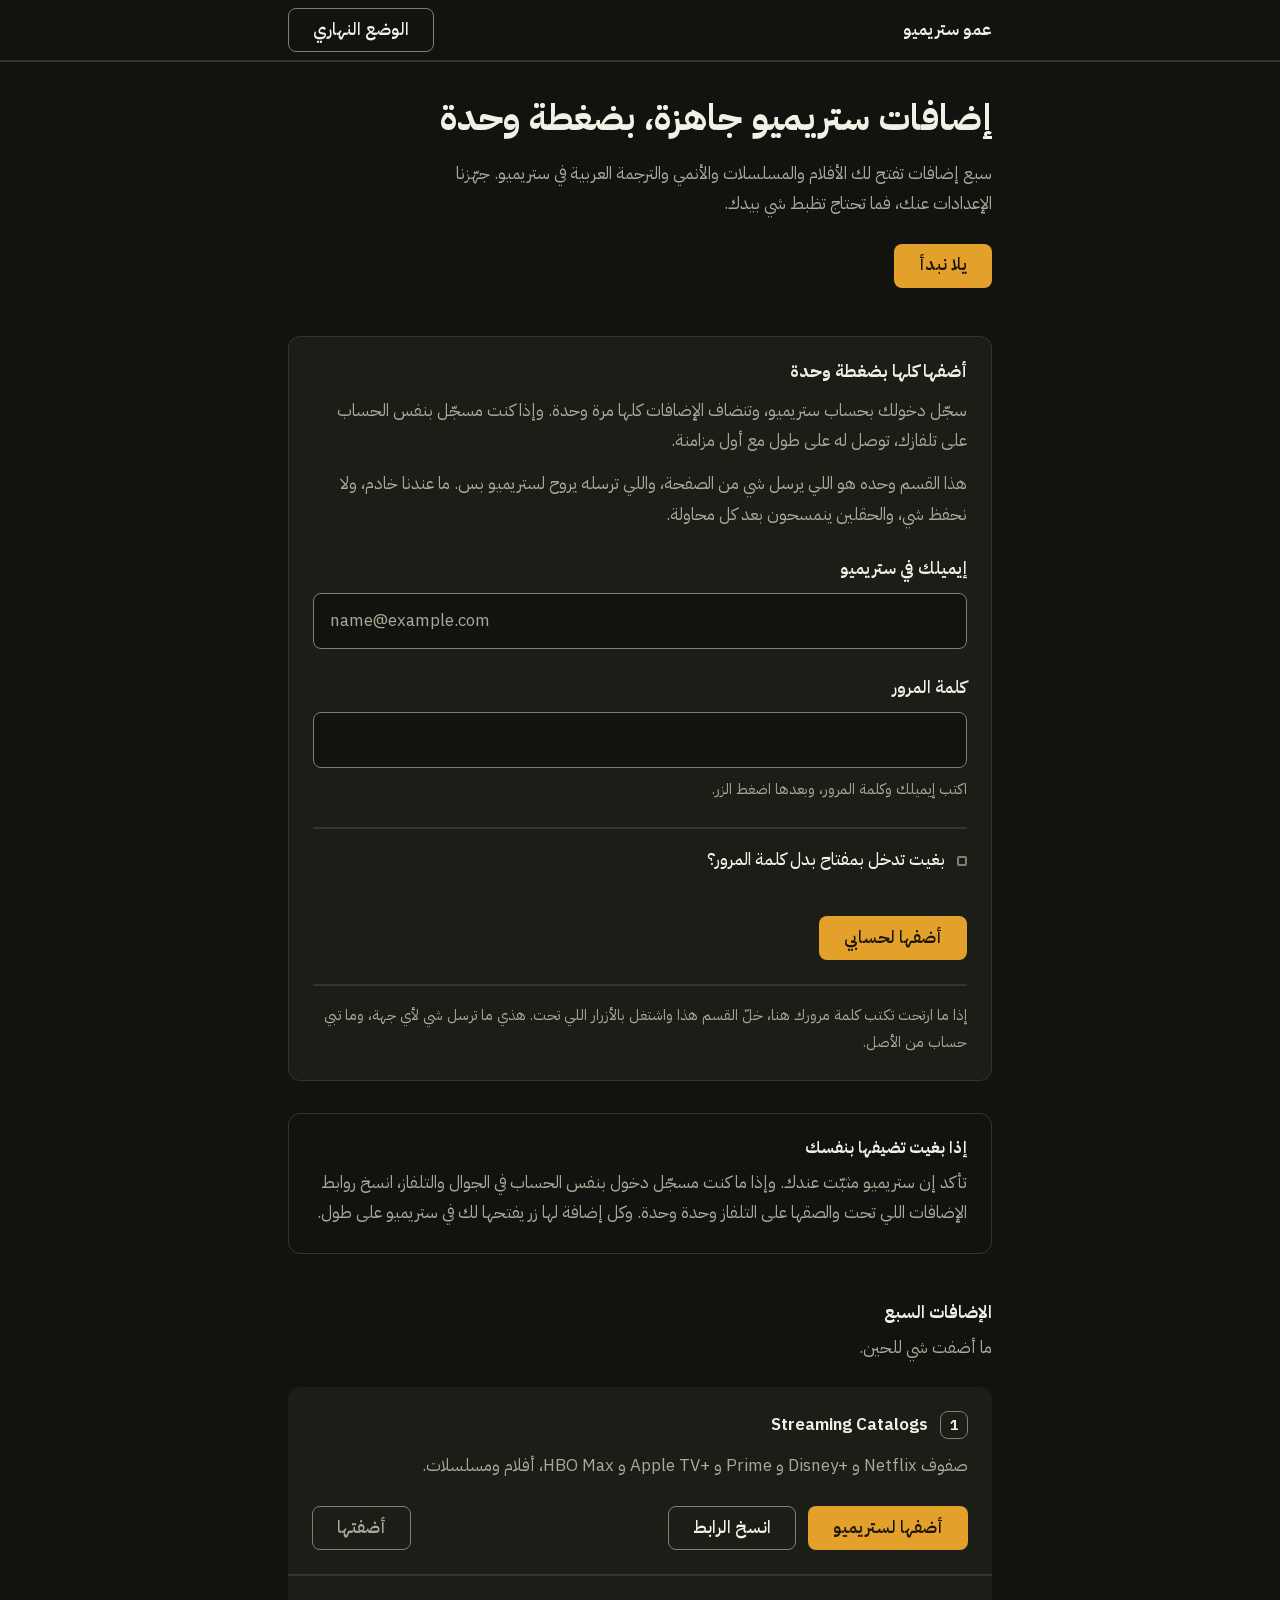
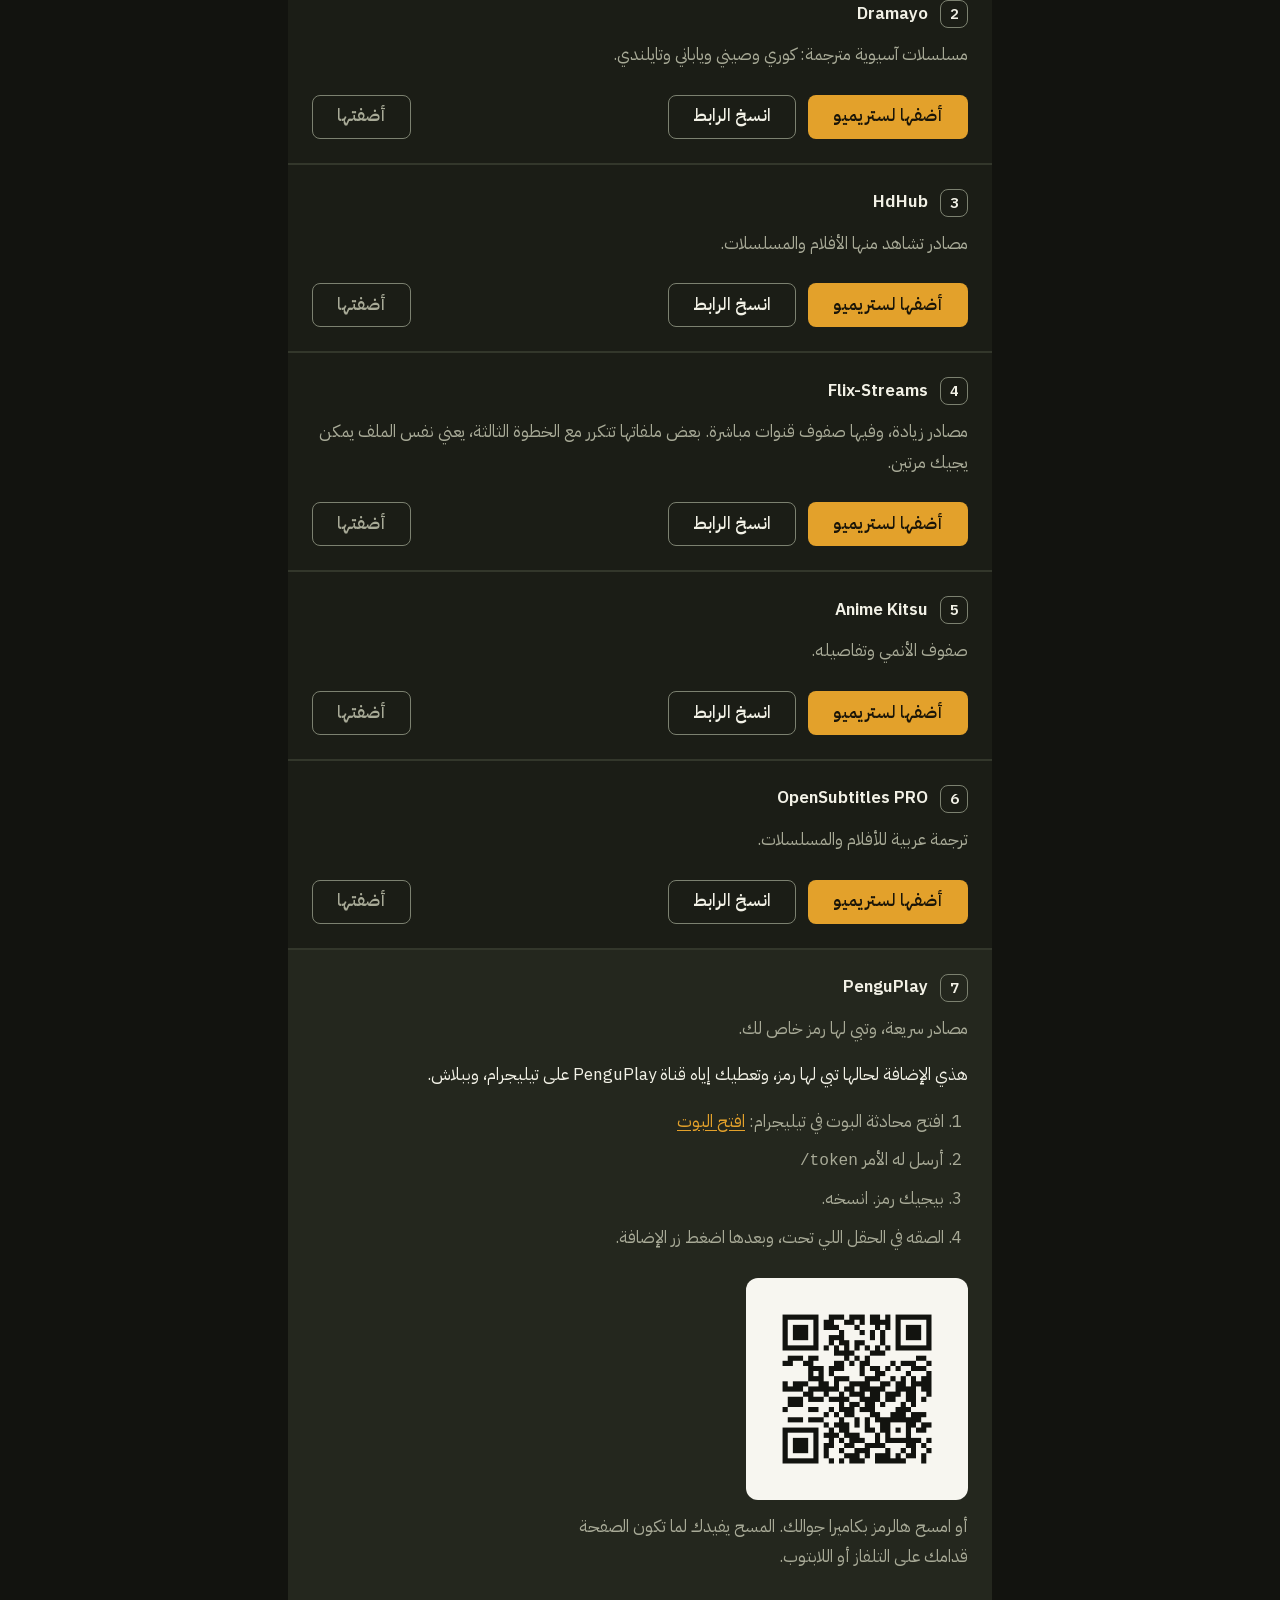
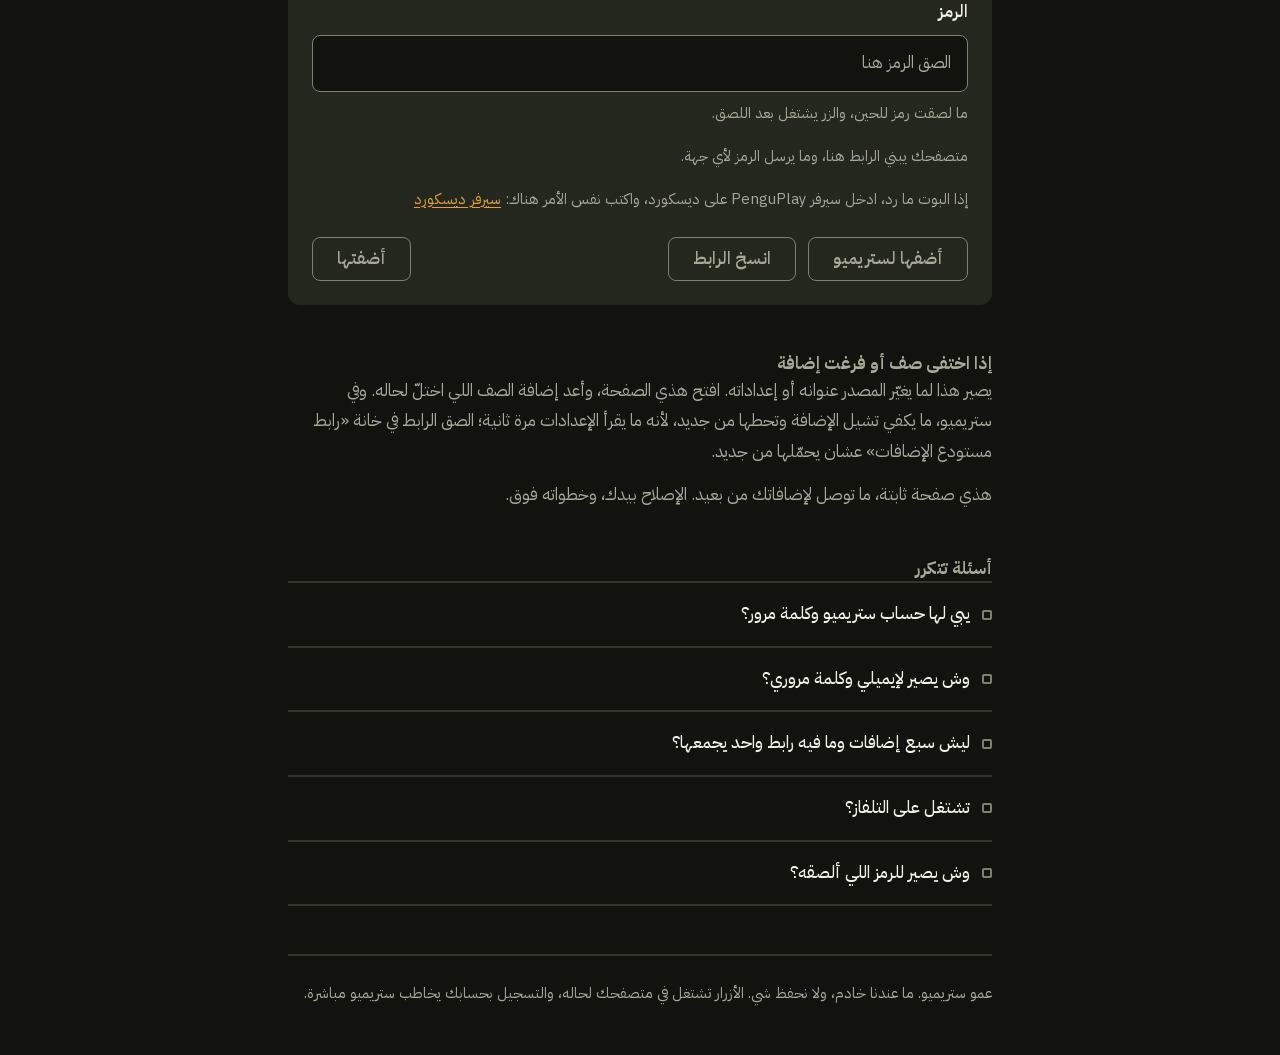
==== commit 6b82418e: "Spell out the auth key route with the console snippet Facebook and Google accounts have no Stremio p" ====
--- a/web/index.html
+++ b/web/index.html
@@ -70,10 +70,34 @@
       <p class="hint" data-bulk-hint>اكتب إيميلك وكلمة المرور، وبعدها اضغط الزر.</p>
 
       <details class="bulk-alt">
-        <summary>حسابك على فيسبوك أو قوقل، وما له كلمة مرور؟</summary>
+        <summary>بغيت تدخل بمفتاح بدل كلمة المرور؟</summary>
         <p>
-          هالحسابين ما يدخلون بكلمة مرور. افتح ستريميو، ودوّر في إعدادات حسابك على مفتاح الدخول
-          (Auth Key)، وانسخه والصقه هنا، وبنستعمله بدل الإيميل وكلمة المرور.
+          أصحاب حسابات فيسبوك وقوقل لازم يدخلون كذا، لأن هالحسابين ما لهم كلمة مرور في ستريميو.
+          والطريقة تشتغل مع أي حساب، وسوّها على لابتوب أو كمبيوتر، لأن الجوال ما يفتح كونسول.
+        </p>
+        <ol class="mini">
+          <li>
+            افتح <a href="https://web.stremio.com/" rel="noopener">web.stremio.com</a> وسجّل دخولك
+            بحسابك.
+          </li>
+          <li>
+            افتح كونسول المتصفح: اضغط <code dir="ltr">F12</code>، أو
+            <code dir="ltr">Ctrl+Shift+J</code> في كروم وإيدج على ويندوز.
+          </li>
+          <li>
+            كروم وإيدج يحمون من اللصق: أول مرة تبغى تلصق في الكونسول، يطلع لك تحذير ويمنعك. اكتب
+            <code dir="ltr">allow pasting</code> واضغط Enter، وبعدها يقبل اللصق.
+          </li>
+          <li>
+            الصق هذا السطر في الكونسول واضغط Enter، وبيطلع لك المفتاح:
+            <code class="snippet" dir="ltr">JSON.parse(localStorage.getItem("profile")).auth.key</code>
+            <button class="btn btn-quiet" type="button" data-copy-key>انسخ السطر</button>
+          </li>
+          <li>انسخ المفتاح اللي طلع، والصقه في الحقل اللي تحت.</li>
+        </ol>
+        <p class="hint">
+          ولا تلصق في الكونسول أي سطر يجيك من موقع ثاني. هذا السطر يقرأ مفتاحك ويعرضه لك، وما يرسل
+          شي لأي جهة. ولو طلع لك خطأ، تأكد إنك مسجّل دخول في web.stremio.com من نفس المتصفح.
         </p>
         <div class="field">
           <label for="bulk-key">مفتاح الدخول</label>
--- a/web/app.css
+++ b/web/app.css
@@ -502,6 +502,25 @@
   margin-block-start: var(--s4);
 }
 
+.bulk-alt ol.mini {
+  margin-block-start: var(--s4);
+}
+
+/*
+  The one line a reader pastes into the browser console. It is deliberately selectable
+  and copyable, because retyping it by hand on a phone is where this path fails.
+*/
+.bulk-alt .snippet {
+  display: block;
+  margin-block: var(--s2);
+  padding: var(--s3);
+  background: var(--surface-2);
+  border: 1px solid var(--line);
+  border-radius: var(--r-control);
+  color: var(--text);
+  overflow-wrap: anywhere;
+}
+
 .bulk-actions {
   margin-block-start: var(--s5);
 }
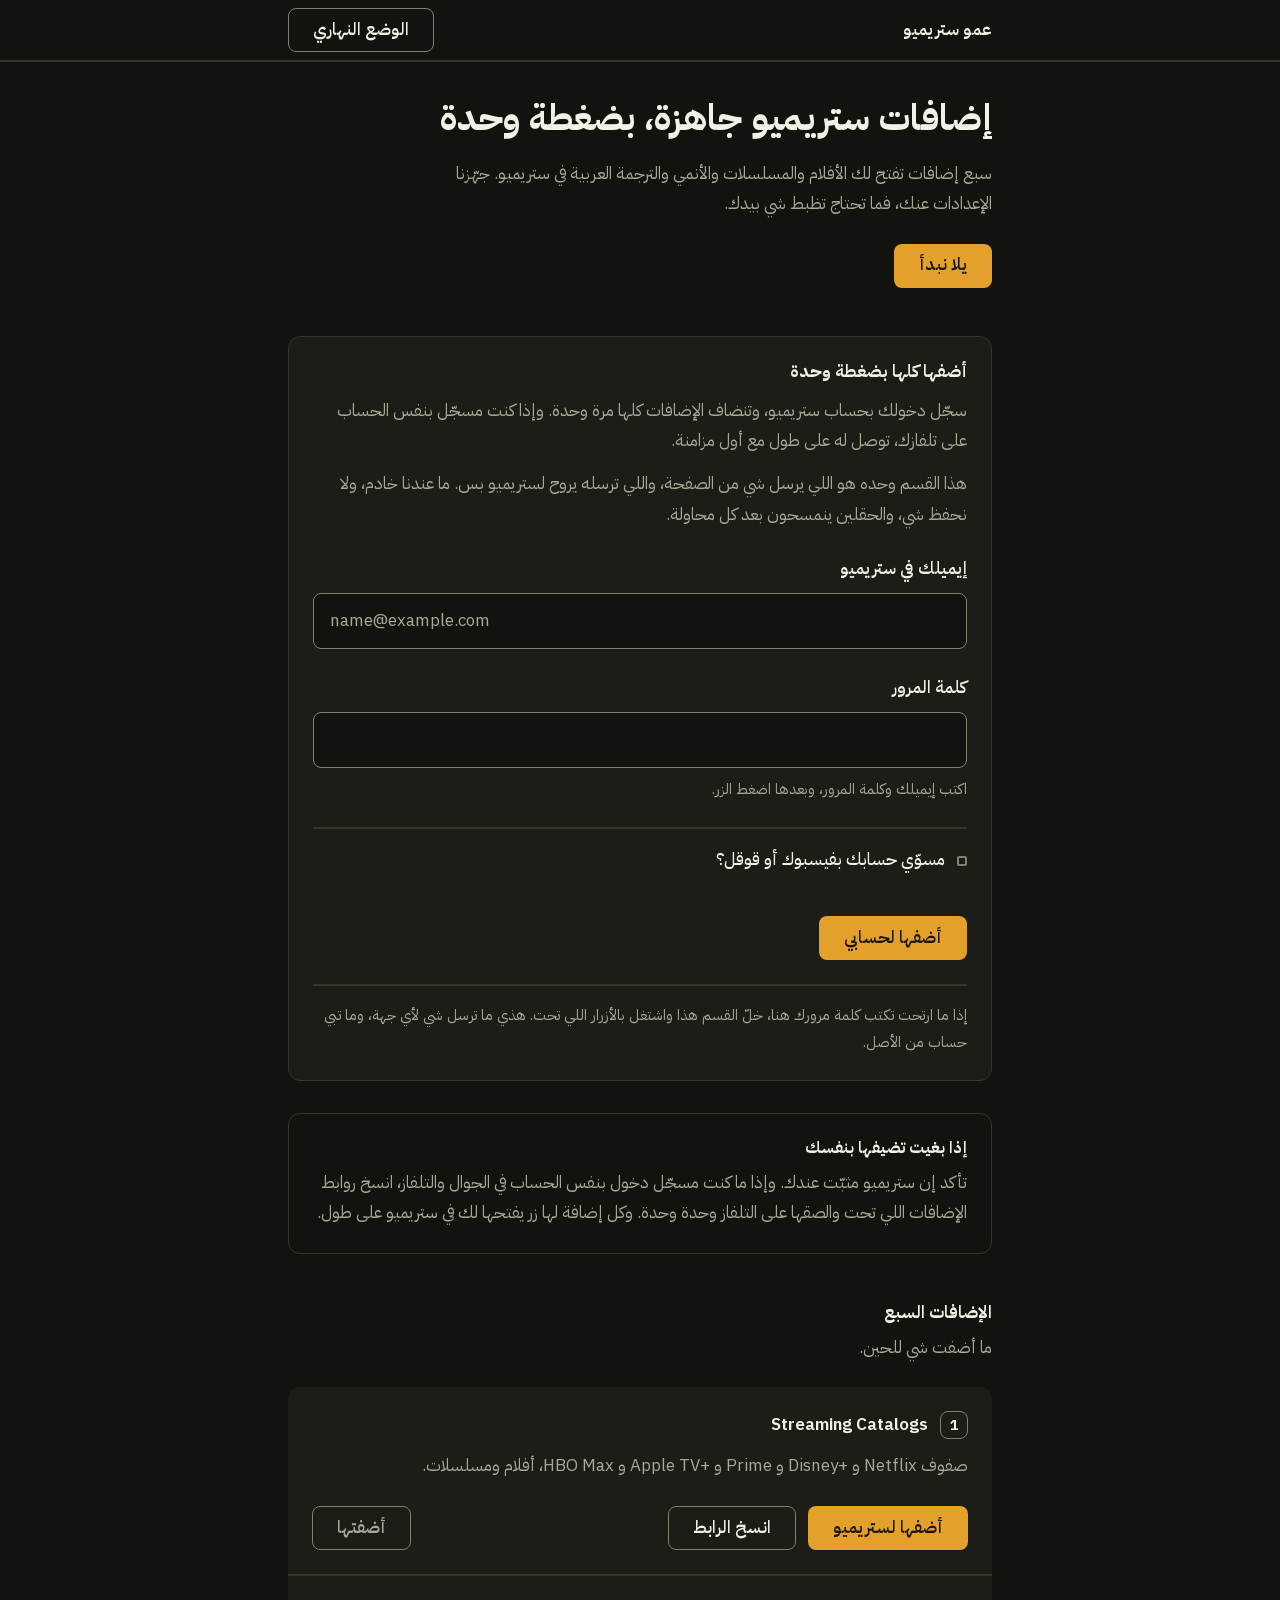
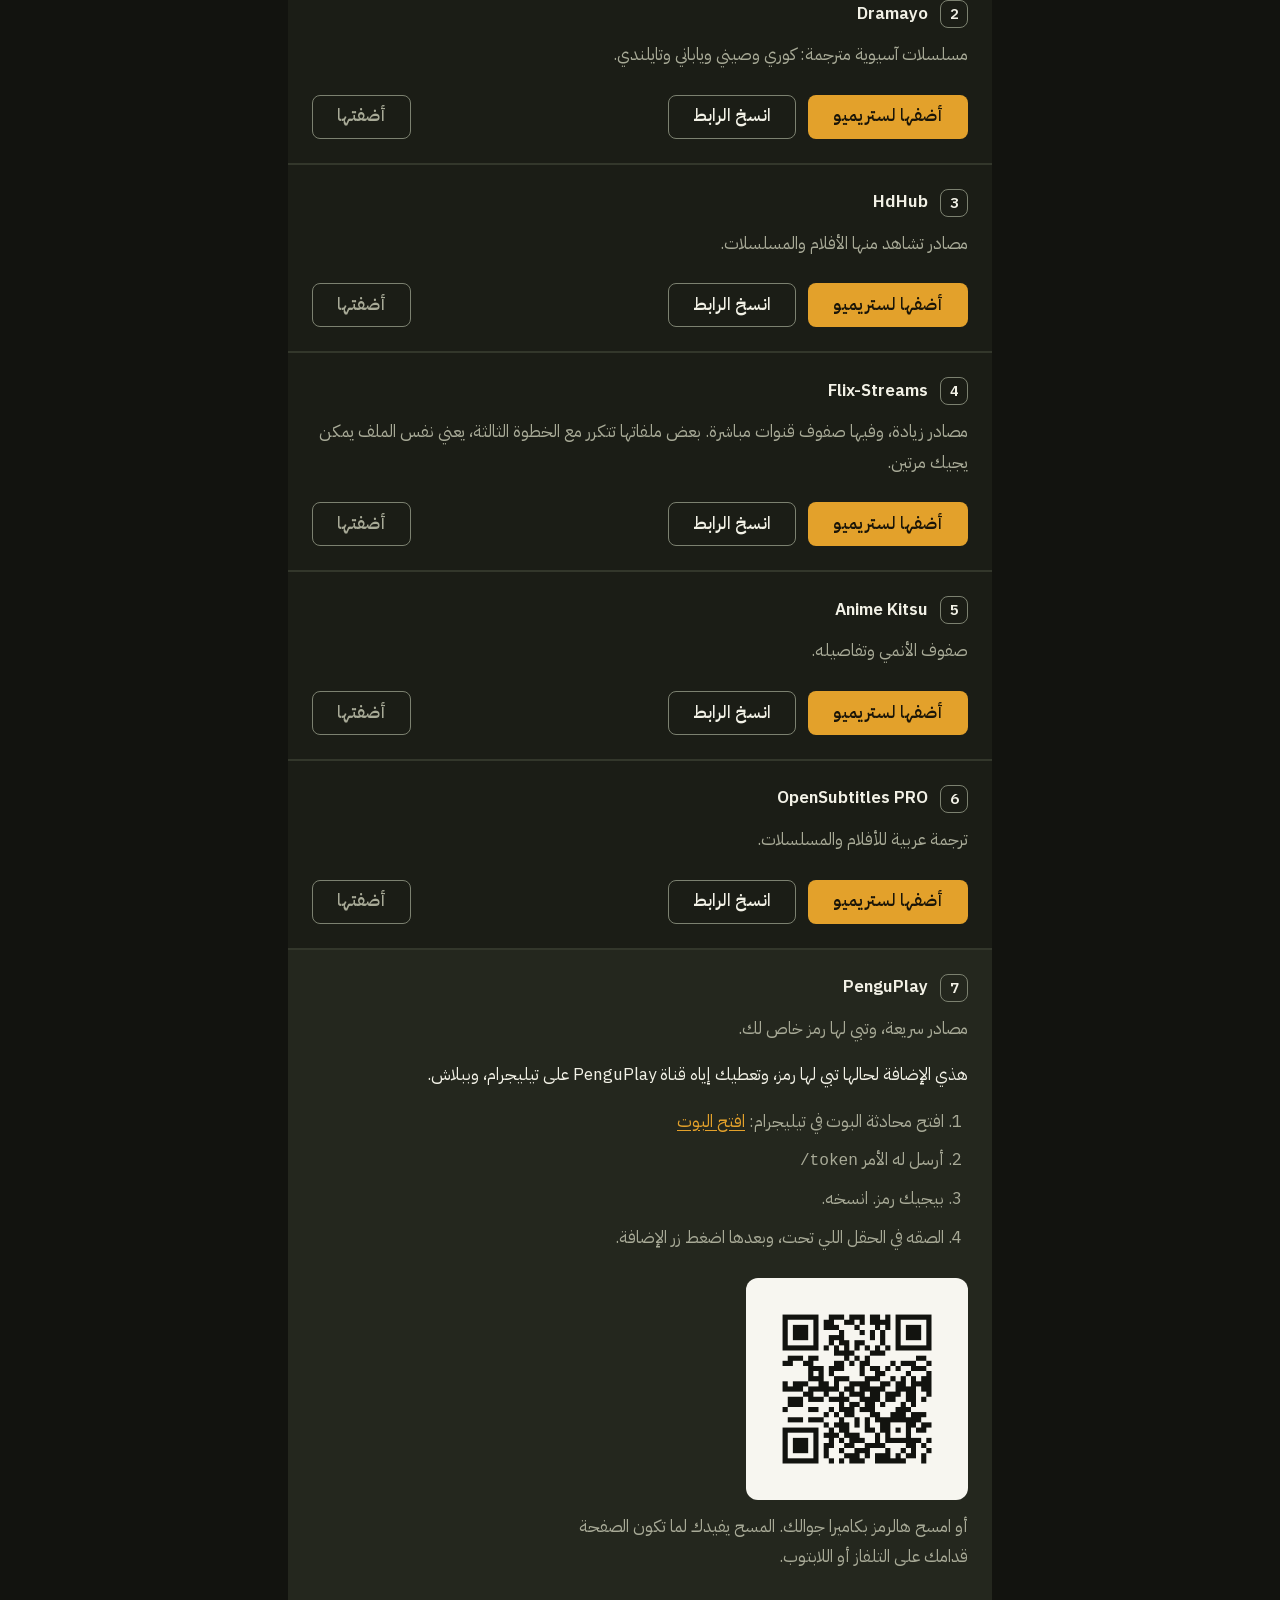
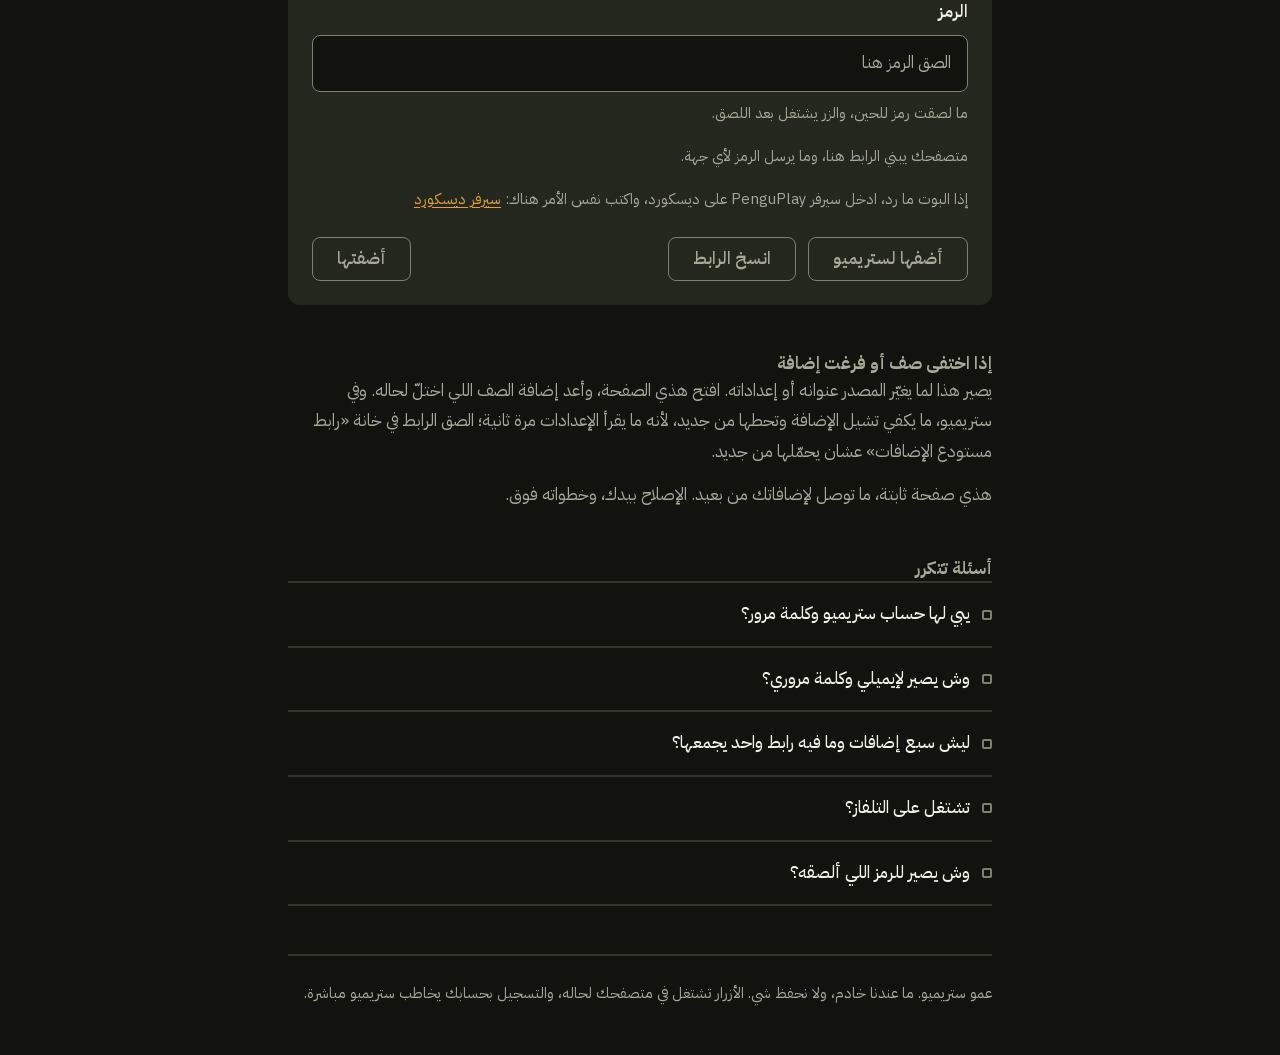
==== commit ab311049: "Ask the reader their situation instead of naming the mechanism The summary read بغيت تدخل بمفتاح بدل" ====
--- a/web/index.html
+++ b/web/index.html
@@ -70,10 +70,11 @@
       <p class="hint" data-bulk-hint>اكتب إيميلك وكلمة المرور، وبعدها اضغط الزر.</p>
 
       <details class="bulk-alt">
-        <summary>بغيت تدخل بمفتاح بدل كلمة المرور؟</summary>
+        <summary>مسوّي حسابك بفيسبوك أو قوقل؟</summary>
         <p>
-          أصحاب حسابات فيسبوك وقوقل لازم يدخلون كذا، لأن هالحسابين ما لهم كلمة مرور في ستريميو.
-          والطريقة تشتغل مع أي حساب، وسوّها على لابتوب أو كمبيوتر، لأن الجوال ما يفتح كونسول.
+          يعني ما لك كلمة مرور في ستريميو، فدخولك يصير بمفتاح. خُذ المفتاح بالطريقة هذي، ولو عندك
+          كلمة مرور وتبغى تدخل بمفتاح بدالها فهي تنفعك برضه. وسوّها على لابتوب أو كمبيوتر، لأن
+          الجوال ما يفتح كونسول.
         </p>
         <ol class="mini">
           <li>
@@ -93,7 +94,10 @@
             <code class="snippet" dir="ltr">JSON.parse(localStorage.getItem("profile")).auth.key</code>
             <button class="btn btn-quiet" type="button" data-copy-key>انسخ السطر</button>
           </li>
-          <li>انسخ المفتاح اللي طلع، والصقه في الحقل اللي تحت.</li>
+          <li>
+            انسخ المفتاح اللي طلع، والصقه في الحقل اللي تحت. ولو جا وعليه علامات تنصيص أو مسافات،
+            ننظفها لك.
+          </li>
         </ol>
         <p class="hint">
           ولا تلصق في الكونسول أي سطر يجيك من موقع ثاني. هذا السطر يقرأ مفتاحك ويعرضه لك، وما يرسل
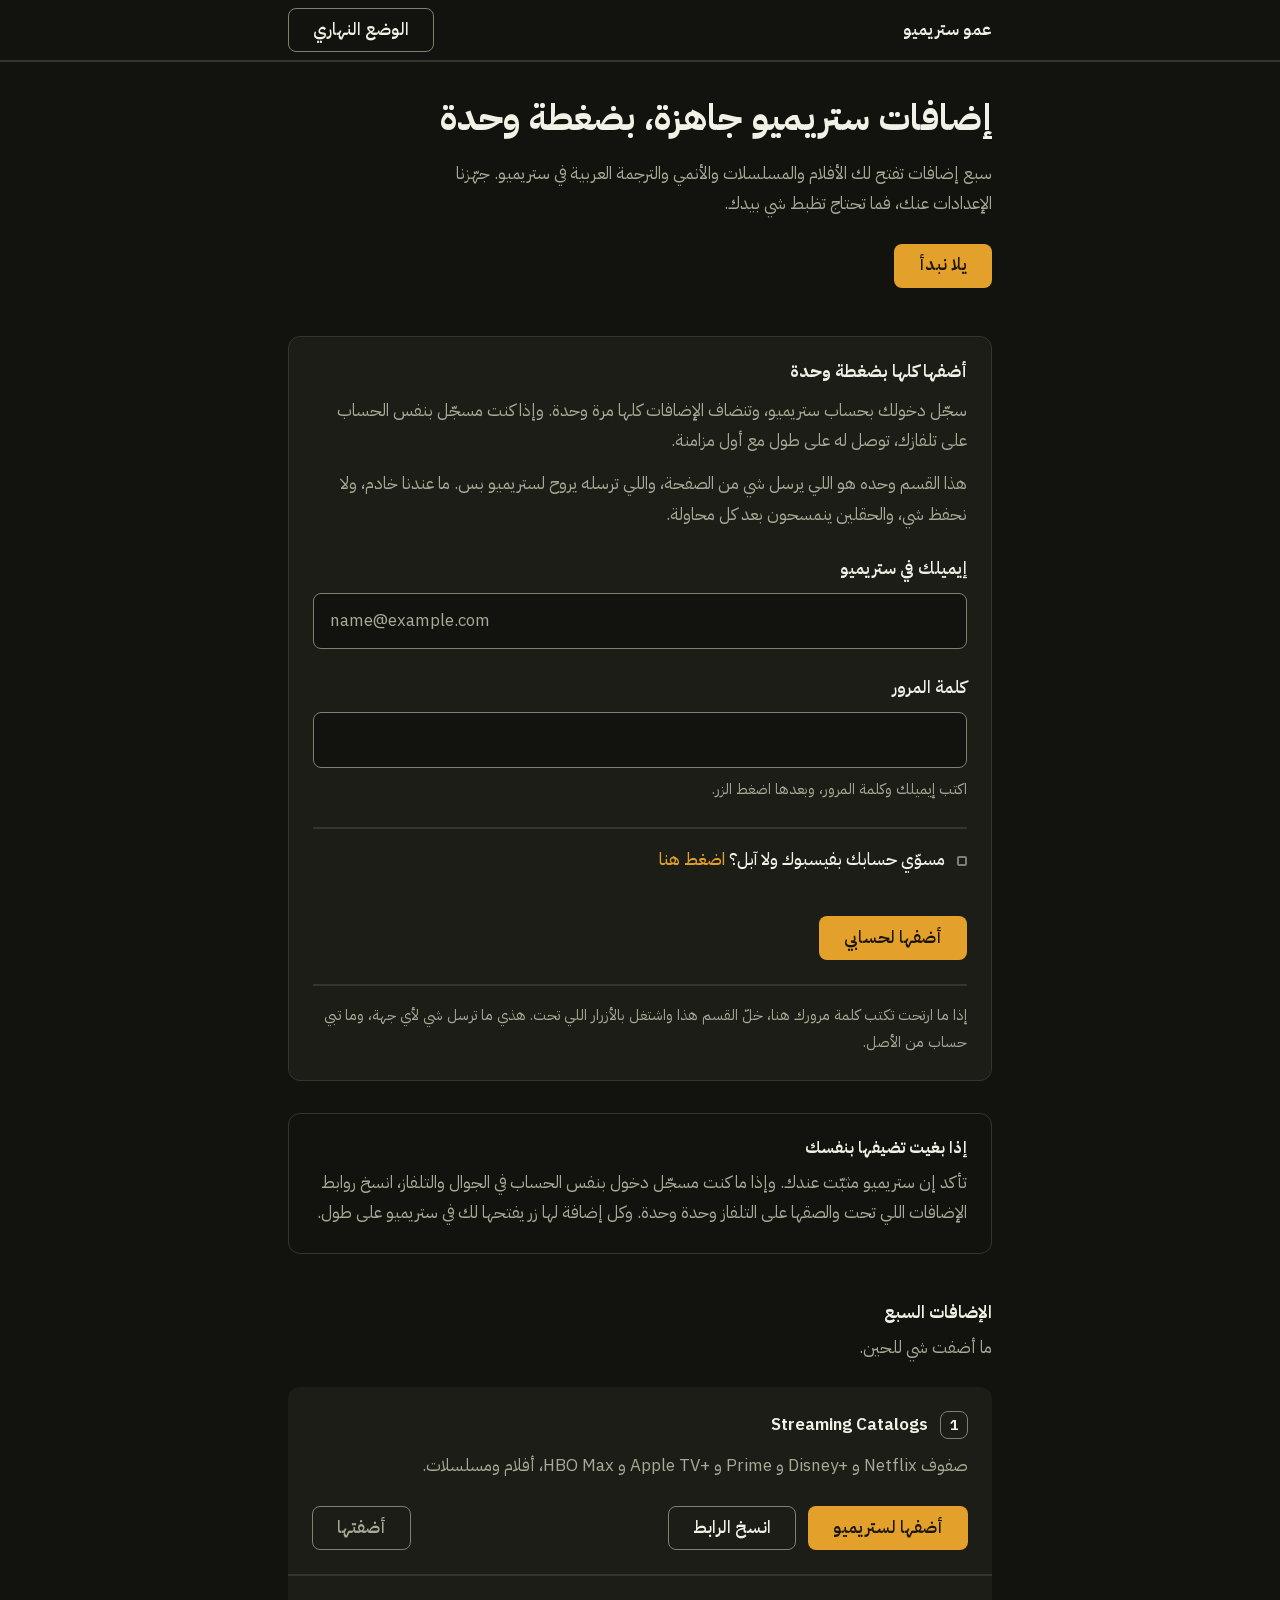
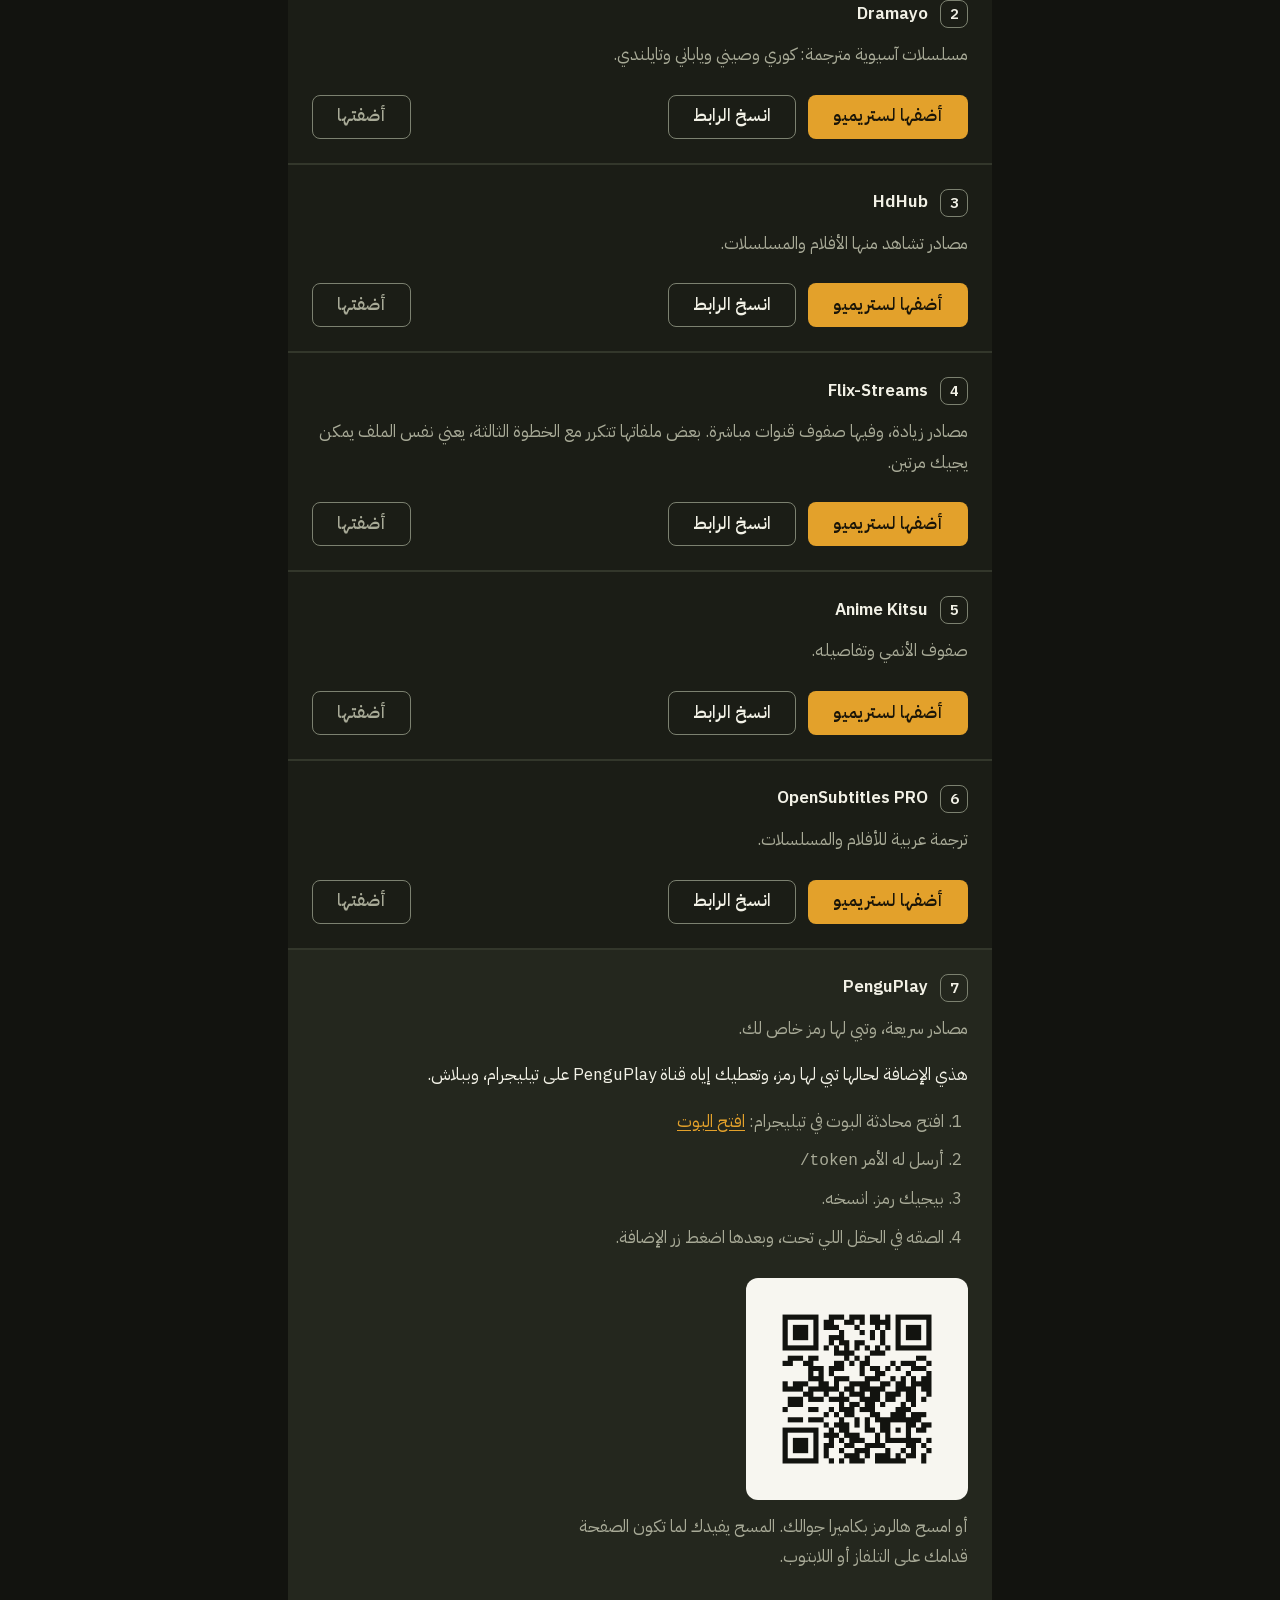
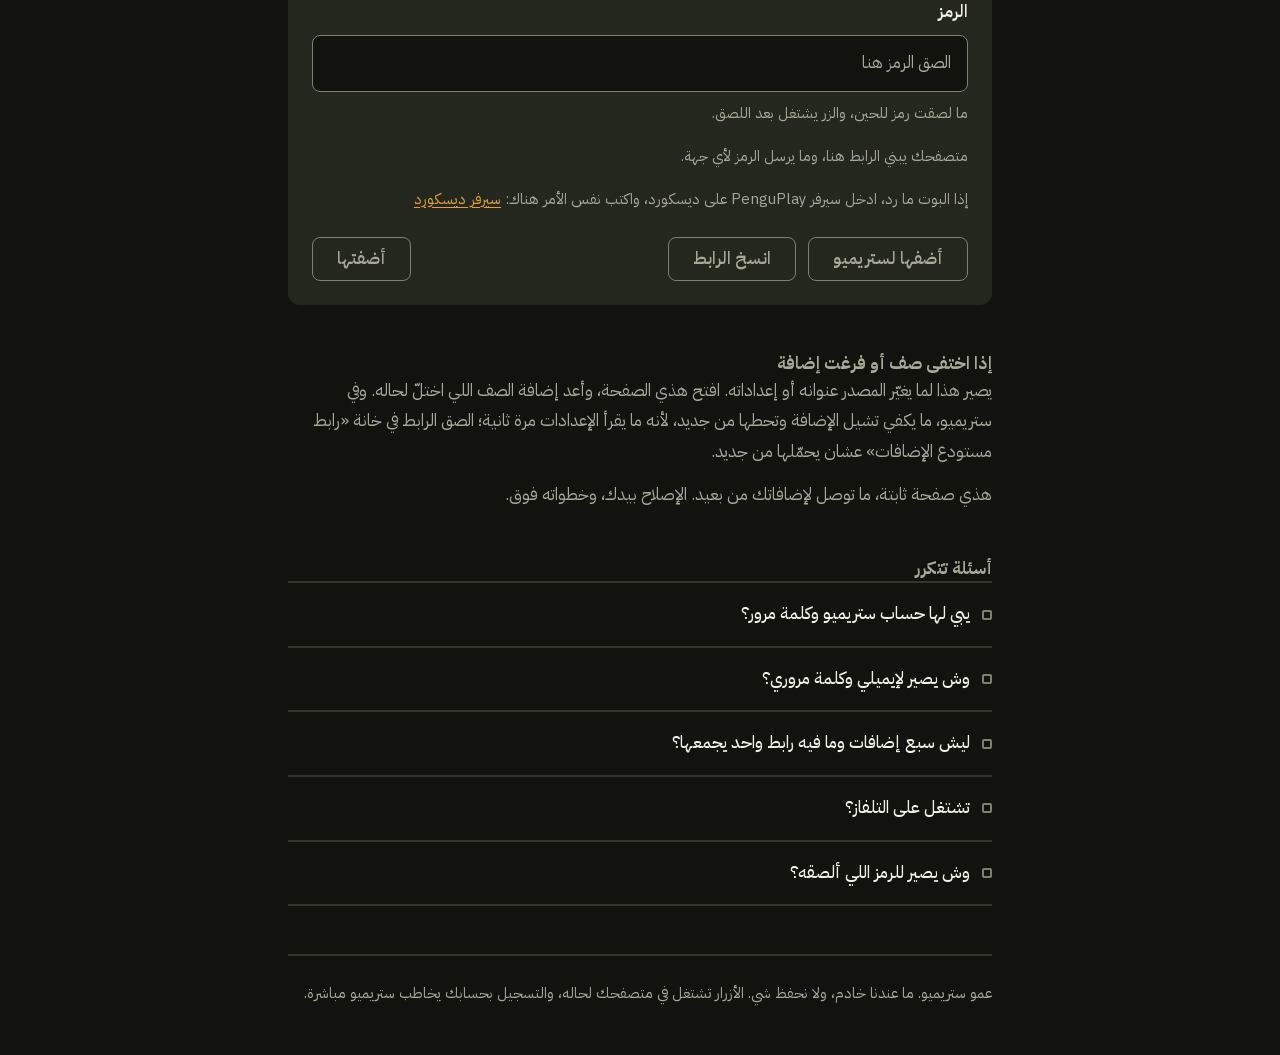
==== commit edef2459: "Name Facebook and Apple, the two providers Stremio actually offers The Arabic said that accounts mad" ====
--- a/web/index.html
+++ b/web/index.html
@@ -70,7 +70,9 @@
       <p class="hint" data-bulk-hint>اكتب إيميلك وكلمة المرور، وبعدها اضغط الزر.</p>
 
       <details class="bulk-alt">
-        <summary>مسوّي حسابك بفيسبوك أو قوقل؟</summary>
+        <summary>
+          <span>مسوّي حسابك بفيسبوك ولا آبل؟ <span class="summary-hint">اضغط هنا</span></span>
+        </summary>
         <p>
           يعني ما لك كلمة مرور في ستريميو، فدخولك يصير بمفتاح. خُذ المفتاح بالطريقة هذي، ولو عندك
           كلمة مرور وتبغى تدخل بمفتاح بدالها فهي تنفعك برضه. وسوّها على لابتوب أو كمبيوتر، لأن
--- a/web/app.css
+++ b/web/app.css
@@ -493,6 +493,15 @@
   border-color: var(--accent);
 }
 
+/*
+  A reader who has never met a disclosure triangle does not know the line opens, so the
+  summary says so in the theme's readable accent, on one line.
+*/
+.bulk-alt summary .summary-hint {
+  color: var(--accent-readable);
+  white-space: nowrap;
+}
+
 .bulk-alt p {
   color: var(--muted);
   font-size: 0.9375rem;
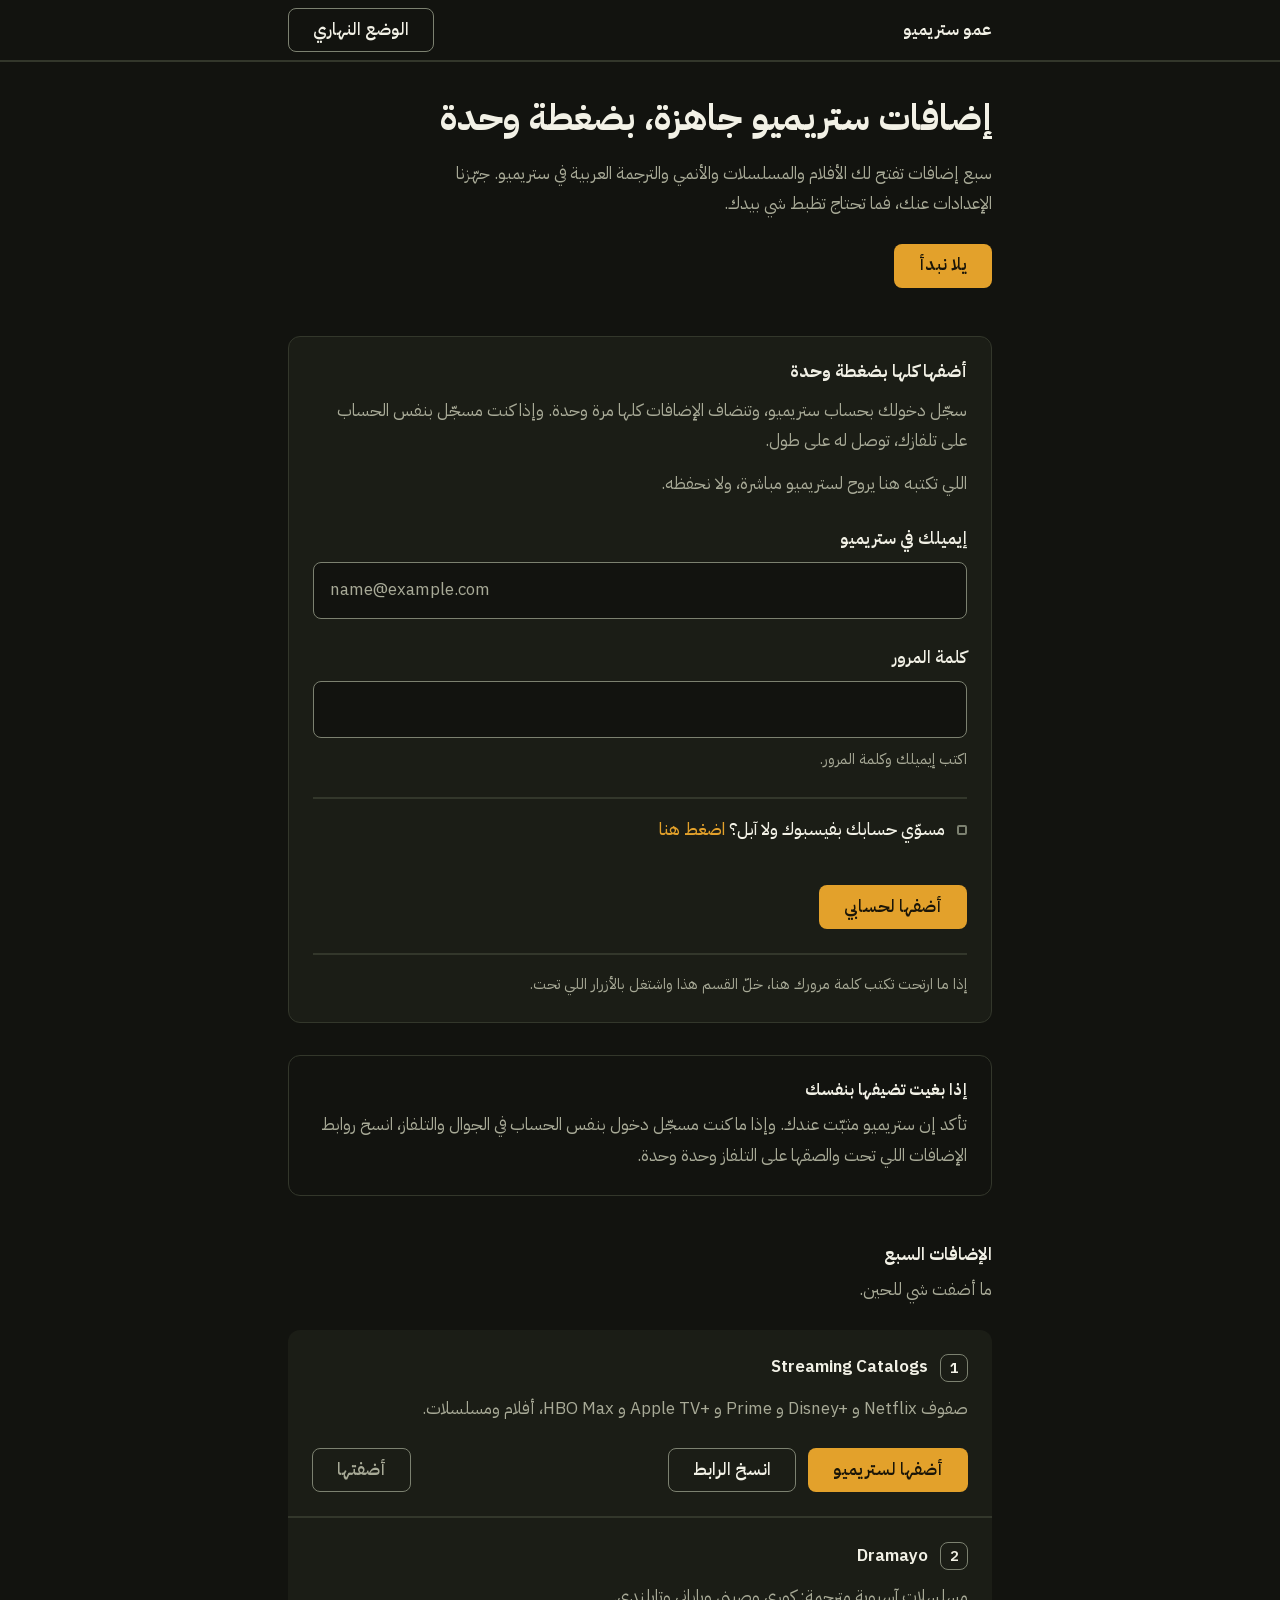
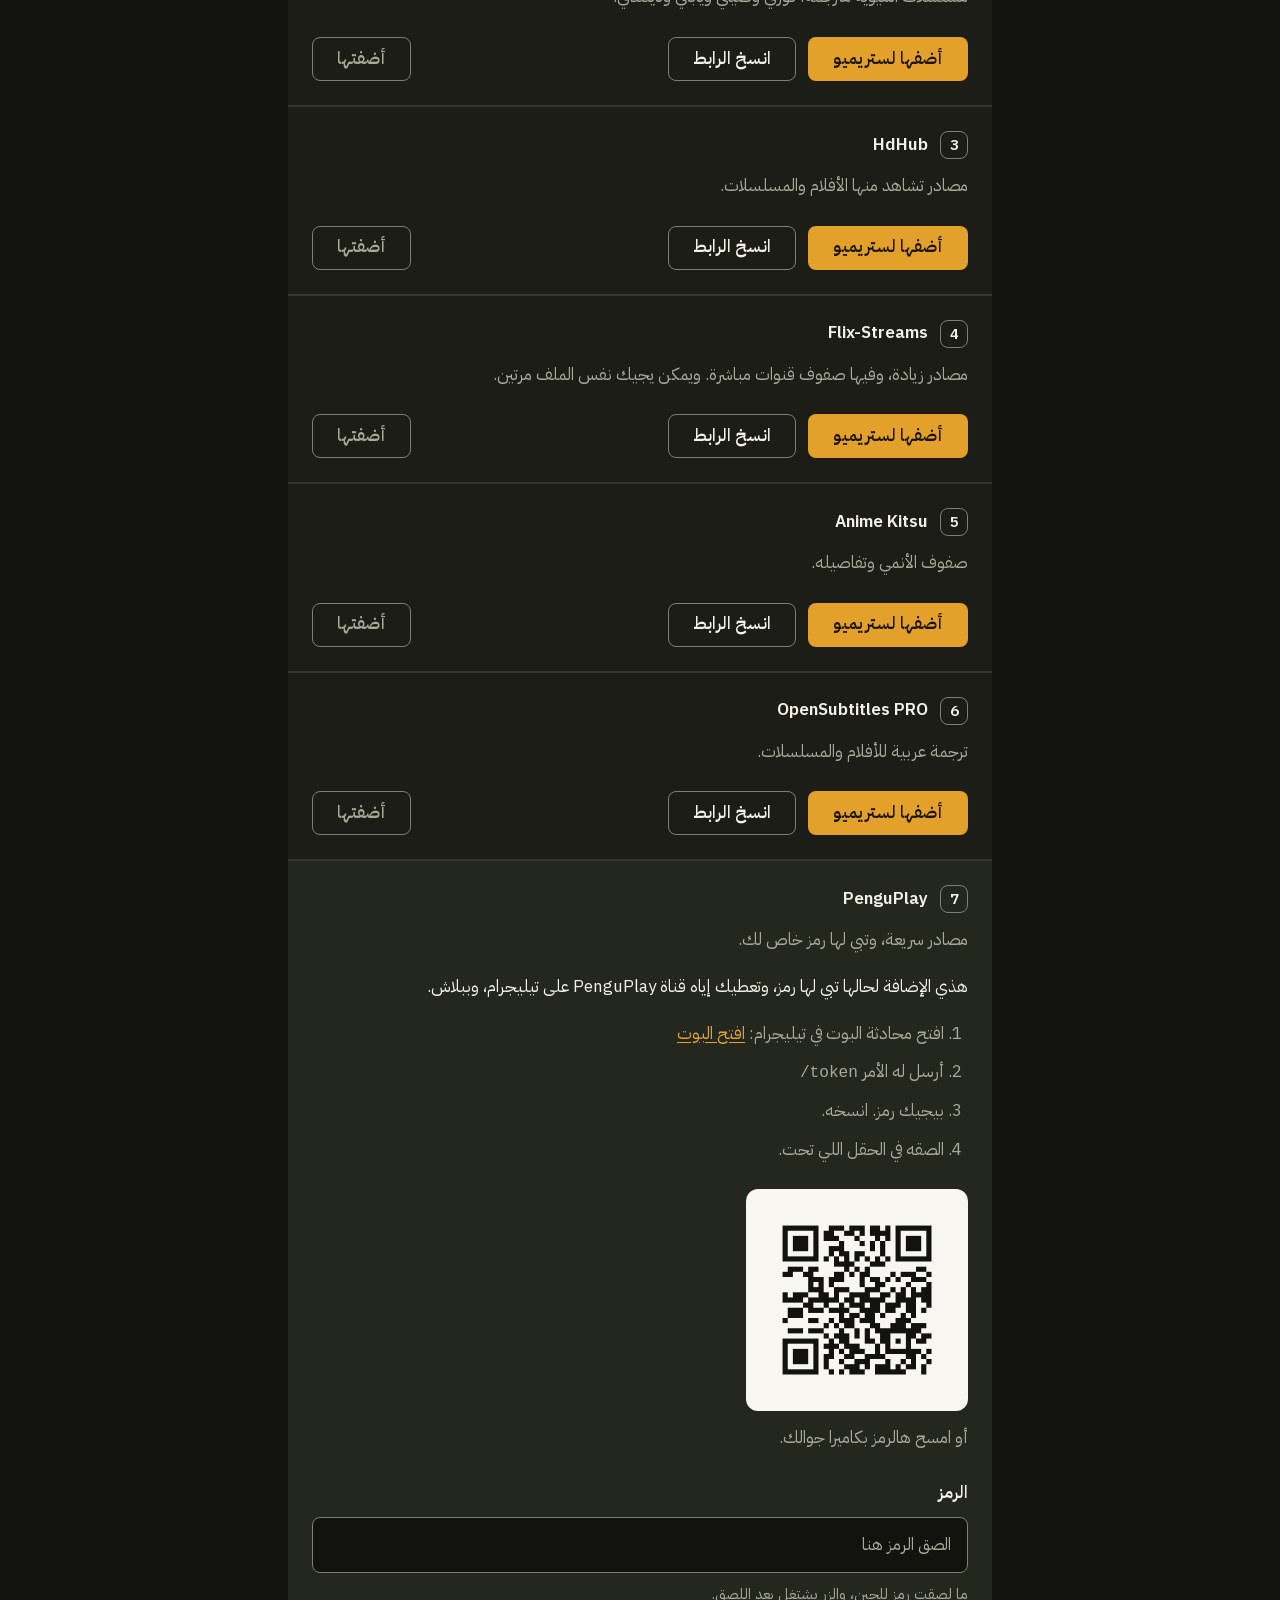
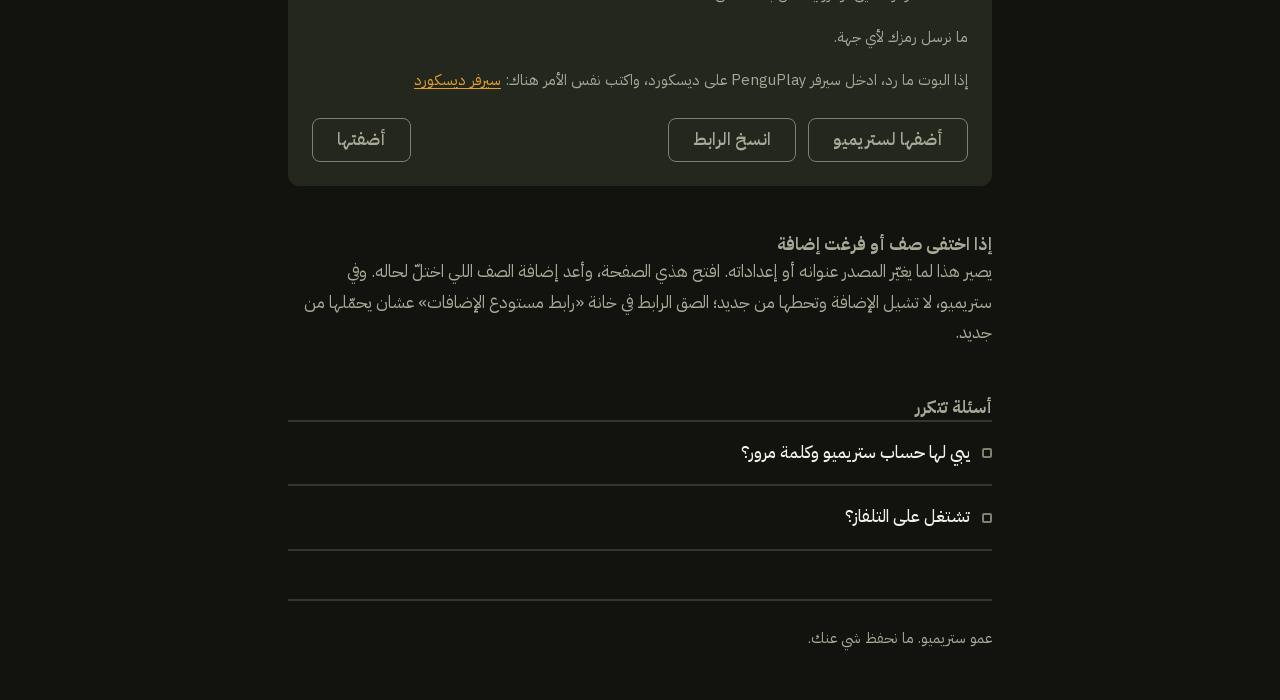
==== commit b258501f: "Cut every sentence the page did not need the reader to read The owner's rule, set after reading the " ====
--- a/web/index.html
+++ b/web/index.html
@@ -48,11 +48,10 @@
     <h2 class="section-head" id="bulk-heading" tabindex="-1">أضفها كلها بضغطة وحدة</h2>
     <p>
       سجّل دخولك بحساب ستريميو، وتنضاف الإضافات كلها مرة وحدة. وإذا كنت مسجّل بنفس الحساب على
-      تلفازك، توصل له على طول مع أول مزامنة.
+      تلفازك، توصل له على طول.
     </p>
     <p class="bulk-warn">
-      هذا القسم وحده هو اللي يرسل شي من الصفحة، واللي ترسله يروح لستريميو بس. ما عندنا خادم، ولا
-      نحفظ شي، والحقلين ينمسحون بعد كل محاولة.
+      اللي تكتبه هنا يروح لستريميو مباشرة، ولا نحفظه.
     </p>
 
     <form class="bulk-form" id="bulk-form" novalidate>
@@ -67,43 +66,34 @@
         <input id="bulk-password" name="password" type="password" dir="ltr"
                autocomplete="off" spellcheck="false">
       </div>
-      <p class="hint" data-bulk-hint>اكتب إيميلك وكلمة المرور، وبعدها اضغط الزر.</p>
+      <p class="hint" data-bulk-hint>اكتب إيميلك وكلمة المرور.</p>
 
       <details class="bulk-alt">
         <summary>
           <span>مسوّي حسابك بفيسبوك ولا آبل؟ <span class="summary-hint">اضغط هنا</span></span>
         </summary>
-        <p>
-          يعني ما لك كلمة مرور في ستريميو، فدخولك يصير بمفتاح. خُذ المفتاح بالطريقة هذي، ولو عندك
-          كلمة مرور وتبغى تدخل بمفتاح بدالها فهي تنفعك برضه. وسوّها على لابتوب أو كمبيوتر، لأن
-          الجوال ما يفتح كونسول.
-        </p>
+        <p>يعني ما لك كلمة مرور في ستريميو، فدخولك يصير بمفتاح. سوّها على كمبيوتر، لأن الجوال ما يفتح كونسول.</p>
         <ol class="mini">
           <li>
-            افتح <a href="https://web.stremio.com/" rel="noopener">web.stremio.com</a> وسجّل دخولك
-            بحسابك.
+            افتح <a href="https://web.stremio.com/" rel="noopener">web.stremio.com</a> وسجّل دخولك.
           </li>
           <li>
-            افتح كونسول المتصفح: اضغط <code dir="ltr">F12</code>، أو
-            <code dir="ltr">Ctrl+Shift+J</code> في كروم وإيدج على ويندوز.
+            اضغط <code dir="ltr">F12</code> عشان يفتح لك الكونسول.
           </li>
           <li>
-            كروم وإيدج يحمون من اللصق: أول مرة تبغى تلصق في الكونسول، يطلع لك تحذير ويمنعك. اكتب
-            <code dir="ltr">allow pasting</code> واضغط Enter، وبعدها يقبل اللصق.
+            أول مرة تبغى تلصق في الكونسول، يطلع لك تحذير ويمنعك. اكتب
+            <code dir="ltr">allow pasting</code> واضغط Enter.
           </li>
           <li>
-            الصق هذا السطر في الكونسول واضغط Enter، وبيطلع لك المفتاح:
+            الصق هذا السطر واضغط Enter، وبيطلع لك المفتاح:
             <code class="snippet" dir="ltr">JSON.parse(localStorage.getItem("profile")).auth.key</code>
             <button class="btn btn-quiet" type="button" data-copy-key>انسخ السطر</button>
           </li>
-          <li>
-            انسخ المفتاح اللي طلع، والصقه في الحقل اللي تحت. ولو جا وعليه علامات تنصيص أو مسافات،
-            ننظفها لك.
-          </li>
+          <li>انسخ المفتاح اللي طلع، والصقه في الحقل اللي تحت.</li>
         </ol>
         <p class="hint">
-          ولا تلصق في الكونسول أي سطر يجيك من موقع ثاني. هذا السطر يقرأ مفتاحك ويعرضه لك، وما يرسل
-          شي لأي جهة. ولو طلع لك خطأ، تأكد إنك مسجّل دخول في web.stremio.com من نفس المتصفح.
+          ولا تلصق في الكونسول أي سطر يجيك من موقع ثاني. ولو طلع لك خطأ، تأكد إنك مسجّل دخول في
+          web.stremio.com.
         </p>
         <div class="field">
           <label for="bulk-key">مفتاح الدخول</label>
@@ -121,8 +111,7 @@
     <ul class="bulk-result" id="bulk-result" hidden></ul>
 
     <p class="privacy">
-      إذا ما ارتحت تكتب كلمة مرورك هنا، خلّ القسم هذا واشتغل بالأزرار اللي تحت. هذي ما ترسل شي
-      لأي جهة، وما تبي حساب من الأصل.
+      إذا ما ارتحت تكتب كلمة مرورك هنا، خلّ القسم هذا واشتغل بالأزرار اللي تحت.
     </p>
   </section>
 
@@ -130,7 +119,7 @@
     <h2>إذا بغيت تضيفها بنفسك</h2>
     <p>
       تأكد إن ستريميو مثبّت عندك. وإذا ما كنت مسجّل دخول بنفس الحساب في الجوال والتلفاز، انسخ روابط
-      الإضافات اللي تحت والصقها على التلفاز وحدة وحدة. وكل إضافة لها زر يفتحها لك في ستريميو على طول.
+      الإضافات اللي تحت والصقها على التلفاز وحدة وحدة.
     </p>
   </section>
 
@@ -140,8 +129,7 @@
     <ol class="steps" id="steps"></ol>
     <noscript>
       <p>
-        الصفحة تبني روابط الإضافة في متصفحك، فتبي لها جافاسكربت. وعلى كل حال تقدر تلصق هالروابط في
-        خانة «رابط مستودع الإضافات» داخل ستريميو:
+        الصفحة تبي لها جافاسكربت. وتقدر تلصق هالروابط في خانة «رابط مستودع الإضافات» داخل ستريميو:
       </p>
       <p dir="ltr">
         https://7a82163c306e-stremio-netflix-catalog-addon.baby-beamup.club/manifest.json<br>
@@ -155,10 +143,9 @@
     <h2 class="section-head">إذا اختفى صف أو فرغت إضافة</h2>
     <p>
       يصير هذا لما يغيّر المصدر عنوانه أو إعداداته. افتح هذي الصفحة، وأعد إضافة الصف اللي اختلّ
-      لحاله. وفي ستريميو، ما يكفي تشيل الإضافة وتحطها من جديد، لأنه ما يقرأ الإعدادات مرة ثانية؛
-      الصق الرابط في خانة «رابط مستودع الإضافات» عشان يحمّلها من جديد.
+      لحاله. وفي ستريميو، لا تشيل الإضافة وتحطها من جديد؛ الصق الرابط في خانة «رابط مستودع
+      الإضافات» عشان يحمّلها من جديد.
     </p>
-    <p>هذي صفحة ثابتة، ما توصل لإضافاتك من بعيد. الإصلاح بيدك، وخطواته فوق.</p>
   </section>
 
   <section class="faq">
@@ -168,47 +155,20 @@
       <summary>يبي لها حساب ستريميو وكلمة مرور؟</summary>
       <p class="answer">
         تسجيلك بحسابك أسرع طريقة، وتنضاف بها كلها مرة وحدة. وإذا ما تبغى تكتب حسابك، الأزرار اللي
-        تحت تضيفها بدون حساب، وما ترسل شي لأي جهة. وفي الحالتين ما يمر شي من عندنا، لأن الصفحة ما
-        عندها خادم.
-      </p>
-    </details>
-
-    <details>
-      <summary>وش يصير لإيميلي وكلمة مروري؟</summary>
-      <p class="answer">
-        يقراهم متصفحك، ويرسلهم في طلب واحد إلى <bdi dir="ltr">api.strem.io</bdi>، وهو خادم ستريميو
-        نفسه. ما يمرون على خادم عندنا، لأننا ما عندنا خادم من الأصل، ولا نحفظهم في جهازك، والحقلين
-        ينمسحون بعد كل محاولة.
-      </p>
-    </details>
-
-    <details>
-      <summary>ليش سبع إضافات وما فيه رابط واحد يجمعها؟</summary>
-      <p class="answer">
-        لأن رابط واحد يجمعها يبي له خادم شغّال على مدار الساعة، وحنا ما نبغى نقف بينك وبين المصادر.
-        ولو تبغى تجمعها كلها، تقدر بدون خادم: سجّل دخولك من فوق مرة وحدة.
+        تحت تضيفها بدون حساب.
       </p>
     </details>
 
     <details>
       <summary>تشتغل على التلفاز؟</summary>
       <p class="answer">
-        إيه. وإذا سجّلت دخولك بنفس الحساب في الجوال والتلفاز، أضفتها مرة وحدة من الجوال ووصلت له.
-        وإذا ما سجّلت، تنسخ كل رابط وتلصقه على التلفاز.
+        إيه. ولو سجّلت دخولك بنفس الحساب في الجوال والتلفاز، تنضاف من الجوال وتوصل للتلفاز.
       </p>
-    </details>
-
-    <details>
-      <summary>وش يصير للرمز اللي ألصقه؟</summary>
-      <p class="answer">يدخل في الرابط اللي تضيفه لستريميو، ويظل في جهازك.</p>
     </details>
   </section>
 
   <footer>
-    <p>
-      عمو ستريميو. ما عندنا خادم، ولا نحفظ شي. الأزرار تشتغل في متصفحك لحاله، والتسجيل بحسابك
-      يخاطب ستريميو مباشرة.
-    </p>
+    <p>عمو ستريميو. ما نحفظ شي عنك.</p>
   </footer>
 
 </main>
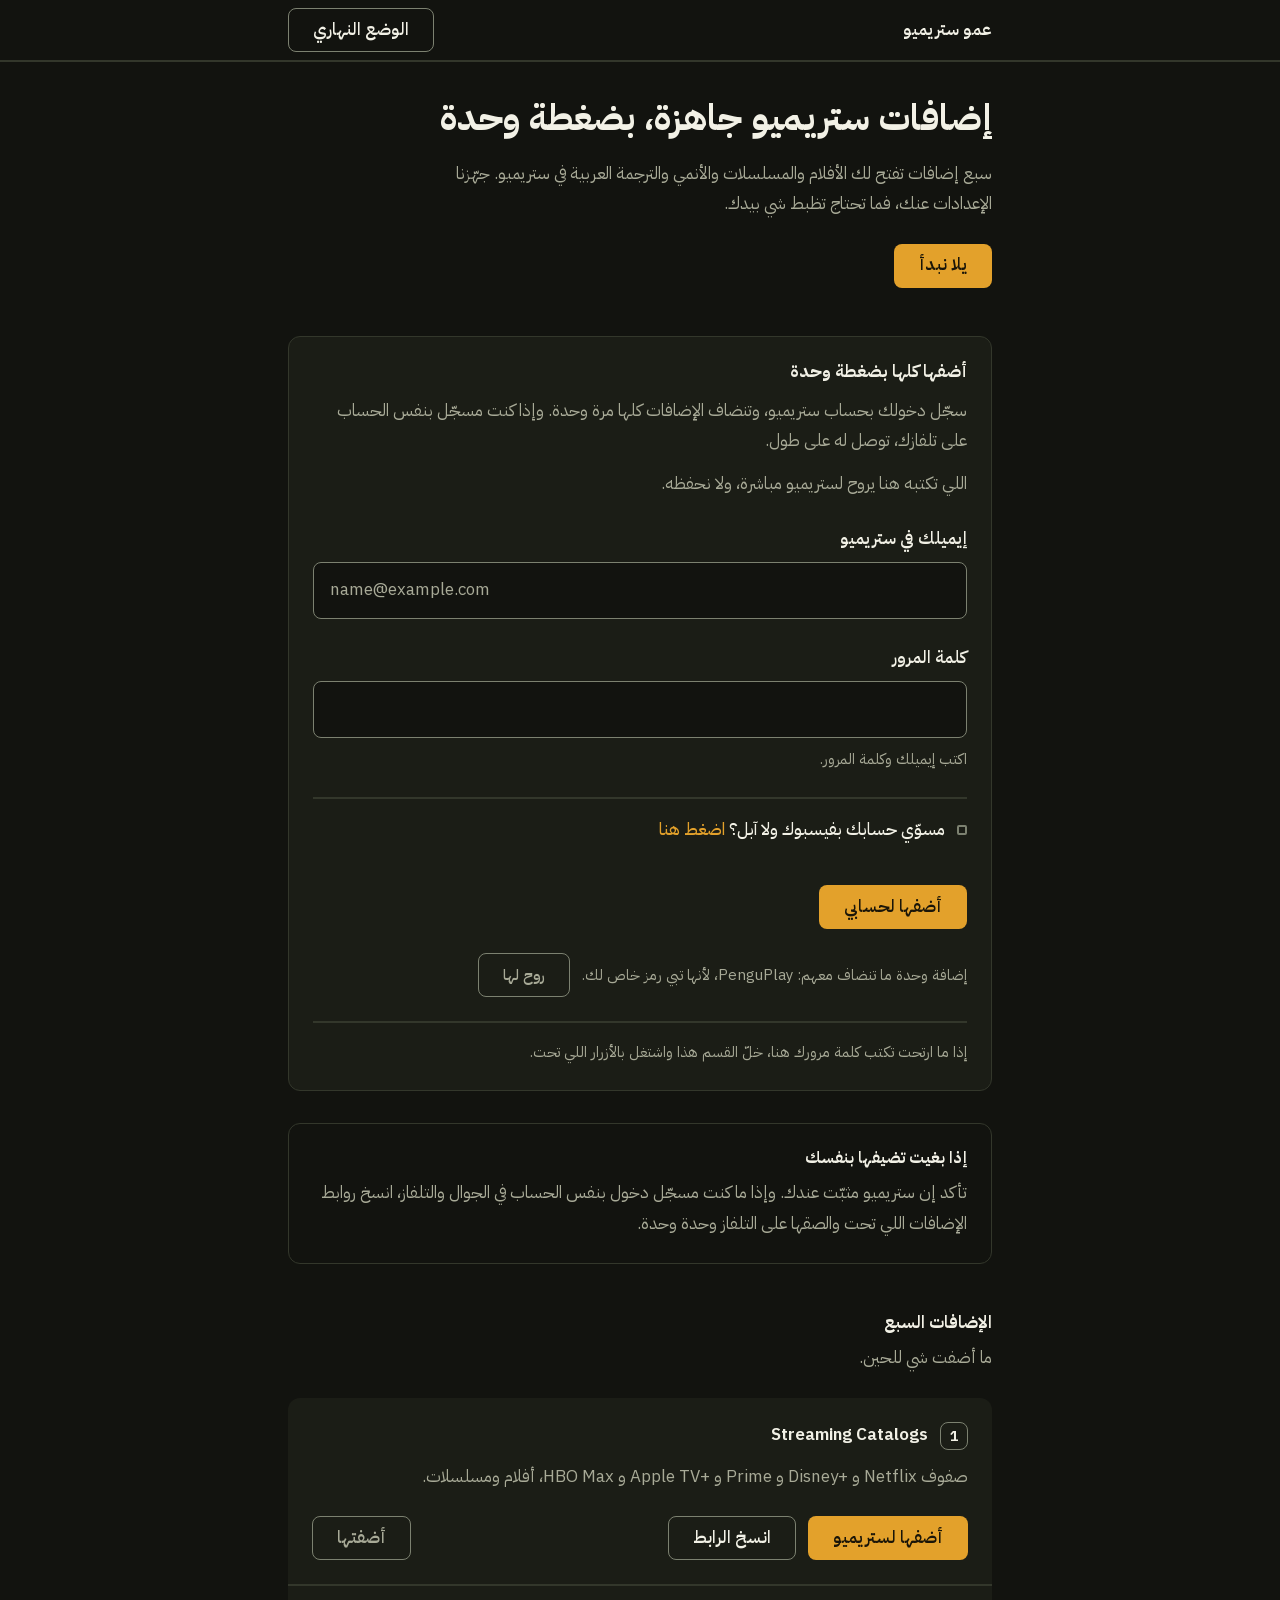
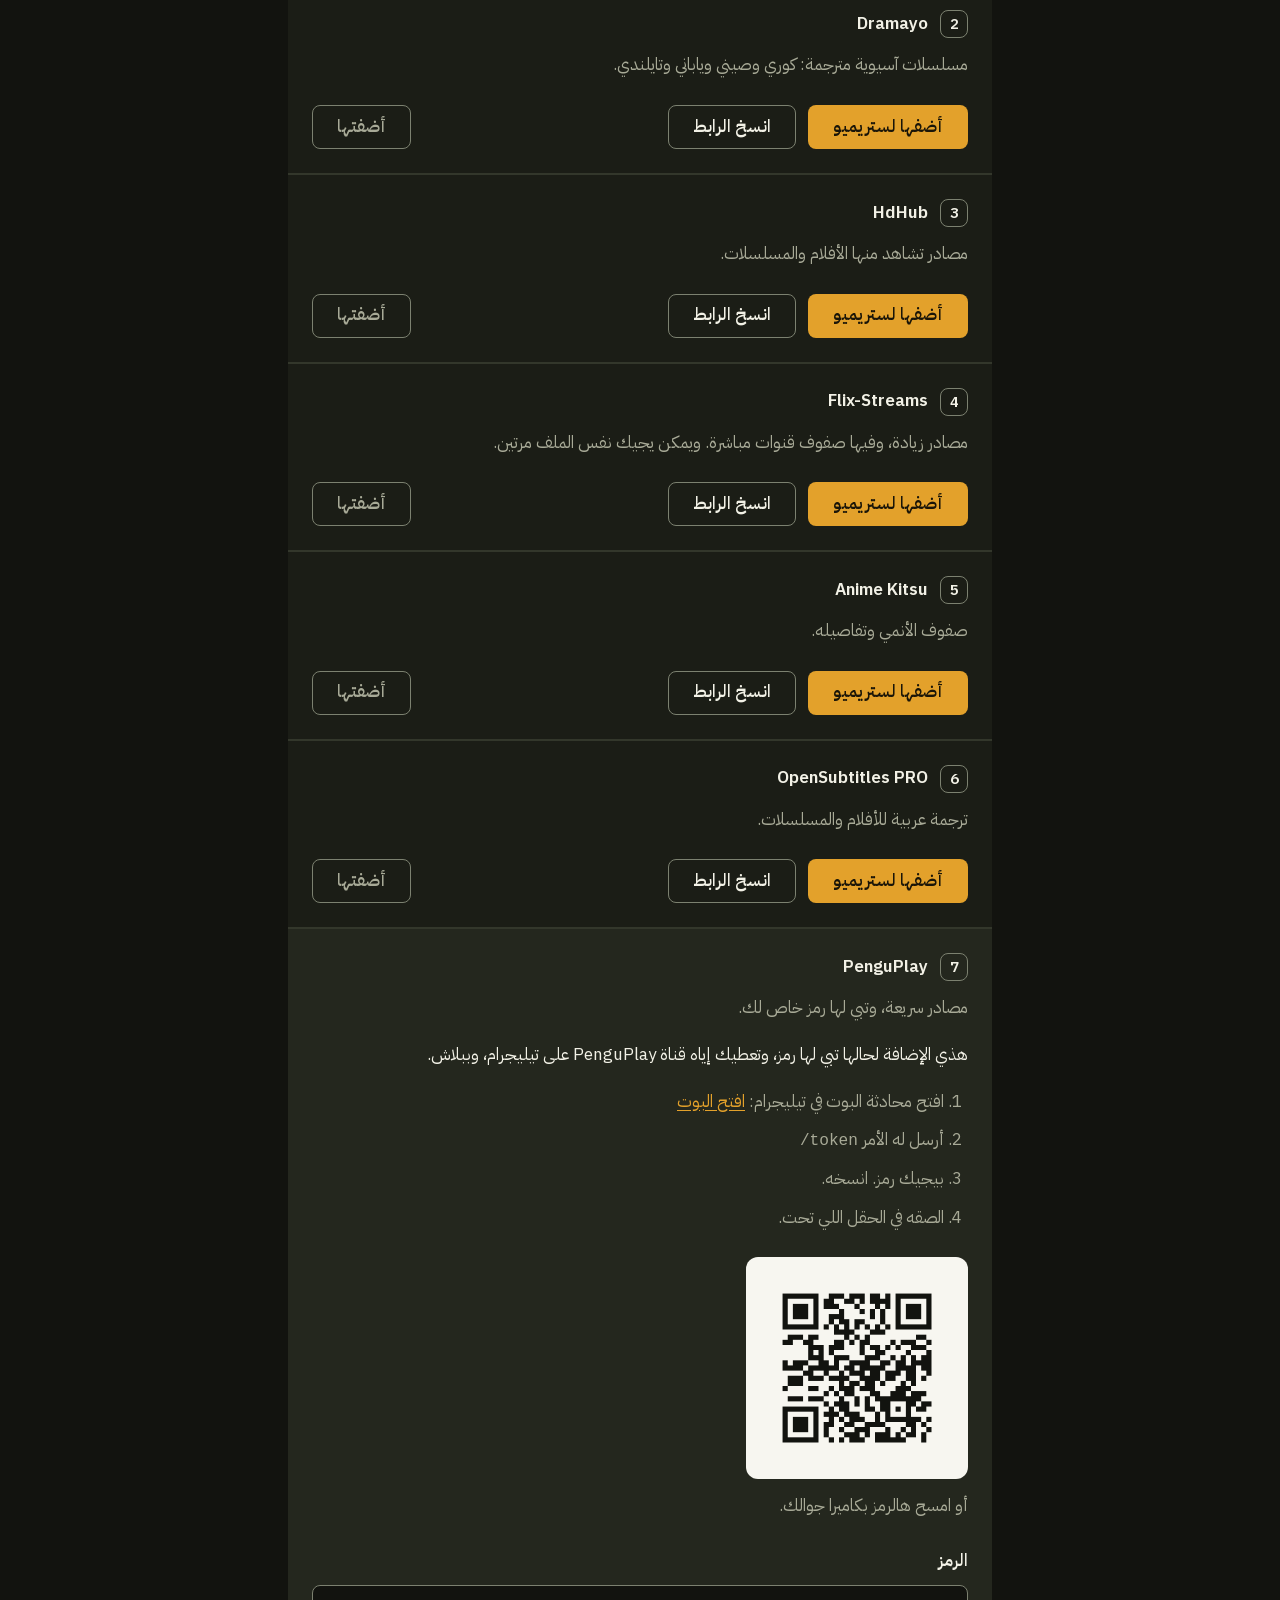
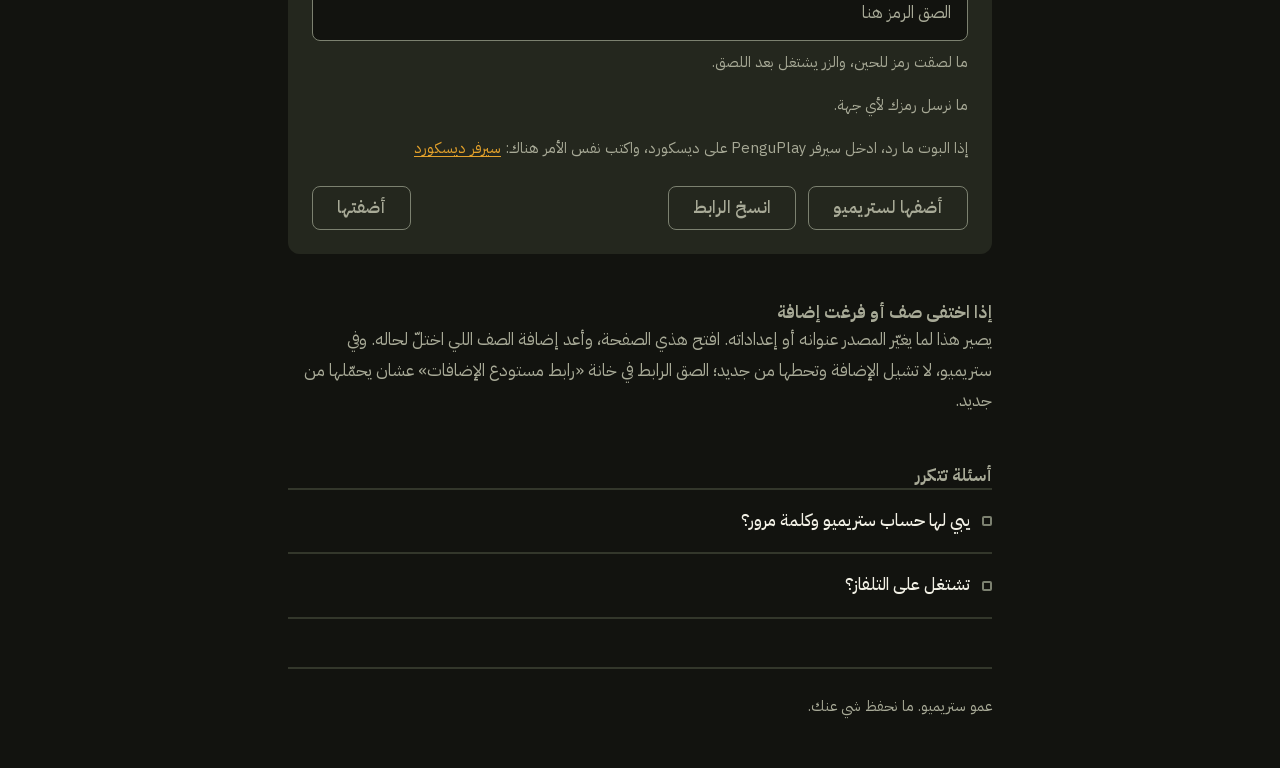
==== commit 6b8d84b1: "Say which addon the shortcut cannot carry, and hand over a button to it The sign-in path writes six " ====
--- a/web/index.html
+++ b/web/index.html
@@ -110,6 +110,11 @@
     <p class="bulk-status" id="bulk-status" role="status" aria-live="polite"></p>
     <ul class="bulk-result" id="bulk-result" hidden></ul>
 
+    <p class="bulk-extra" id="bulk-extra">
+      <span>إضافة وحدة ما تنضاف معهم: <bdi dir="ltr">PenguPlay</bdi>، لأنها تبي رمز خاص لك.</span>
+      <button class="btn btn-quiet" type="button" id="bulk-extra-go">روح لها</button>
+    </p>
+
     <p class="privacy">
       إذا ما ارتحت تكتب كلمة مرورك هنا، خلّ القسم هذا واشتغل بالأزرار اللي تحت.
     </p>
--- a/web/app.css
+++ b/web/app.css
@@ -222,6 +222,9 @@
 
 .step {
   padding: var(--s5);
+  /* A card taller than the viewport is jumped to from its top, so the sticky bar must
+     not cover the name it lands on. */
+  scroll-margin-block-start: calc(var(--bar) + var(--s3));
 }
 
 .step + .step {
@@ -554,6 +557,25 @@
   margin-block-start: var(--s2);
 }
 
+/*
+  The one addon the shortcut cannot carry, because its URL needs a per-reader token. It sits
+  directly under the button while the page is idle, since the status and the result list are
+  empty then, and it takes the reader to the step that can finish the job.
+*/
+.bulk-extra {
+  display: flex;
+  flex-wrap: wrap;
+  align-items: center;
+  gap: var(--s3);
+  margin-block-start: var(--s5);
+  color: var(--muted);
+  font-size: 0.9375rem;
+}
+
+.bulk-extra[hidden] {
+  display: none;
+}
+
 .bulk .privacy {
   margin-block-start: var(--s5);
   padding-block-start: var(--s4);
